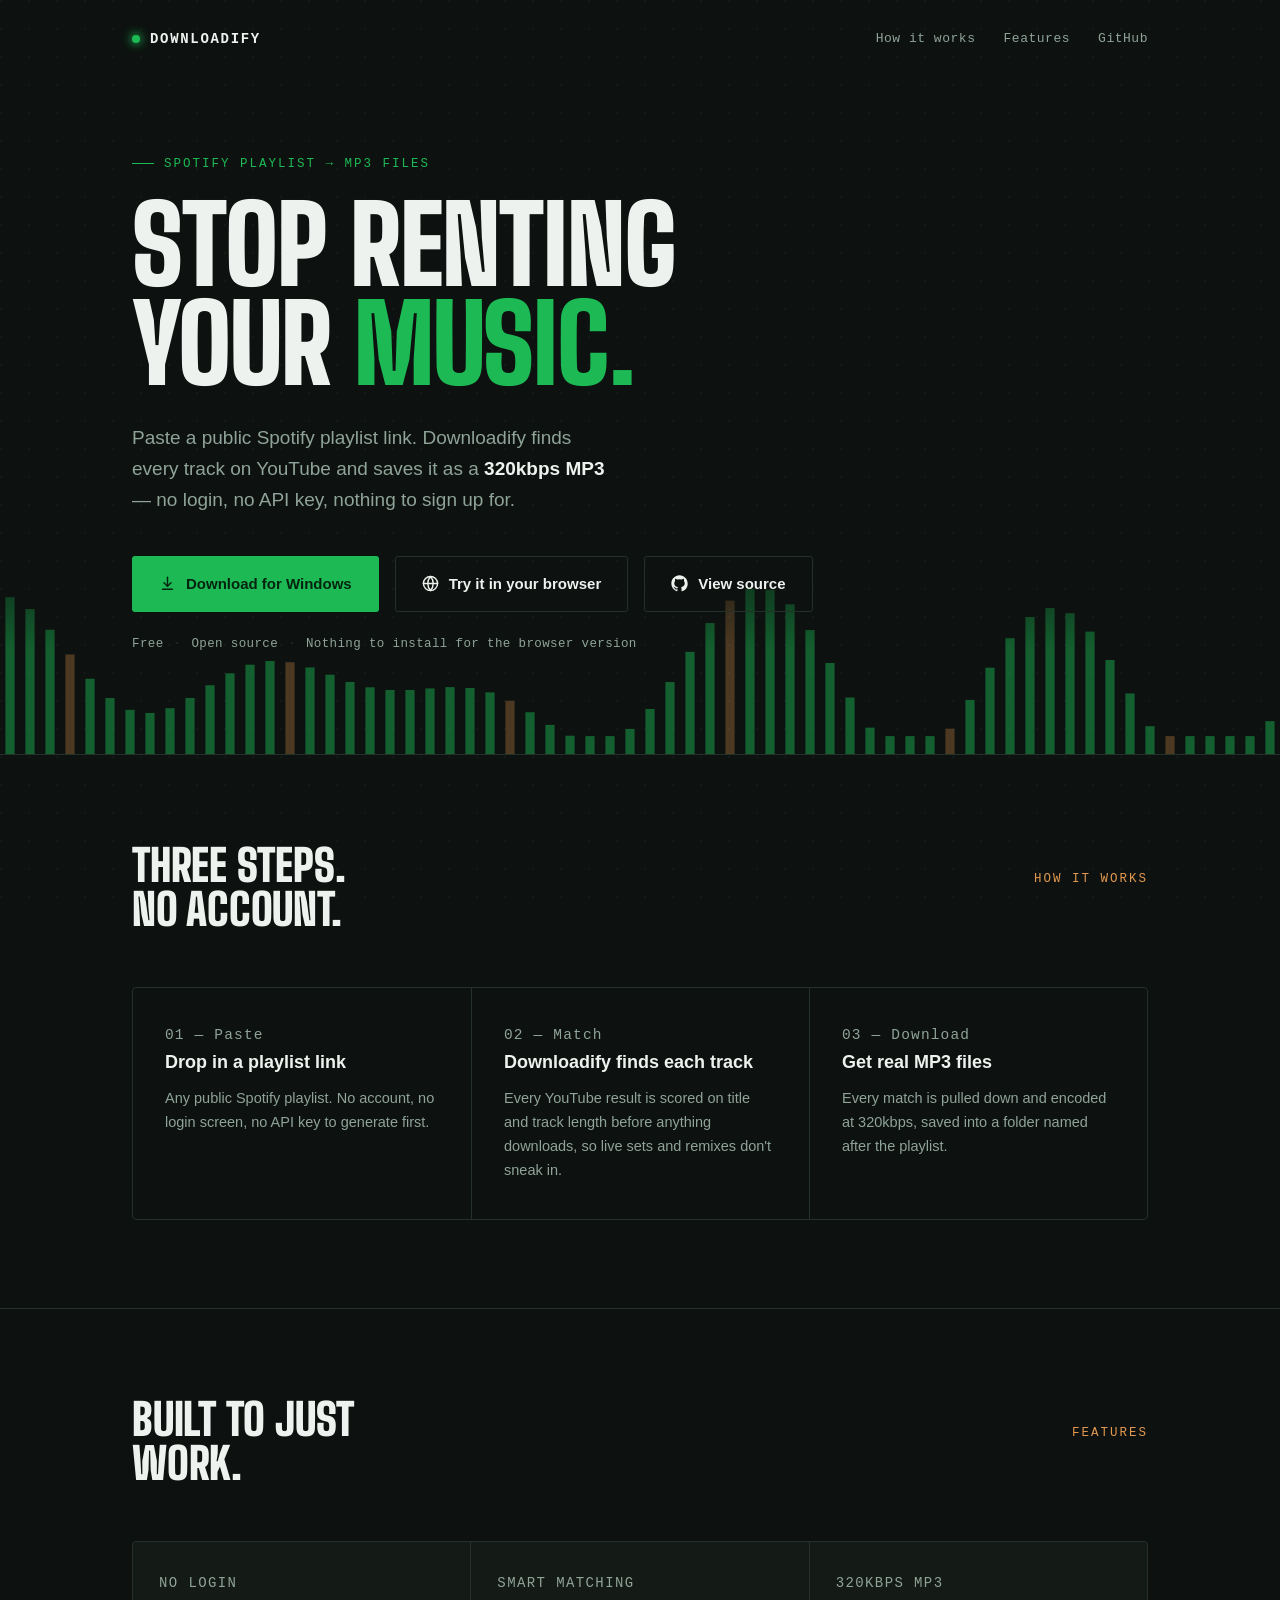
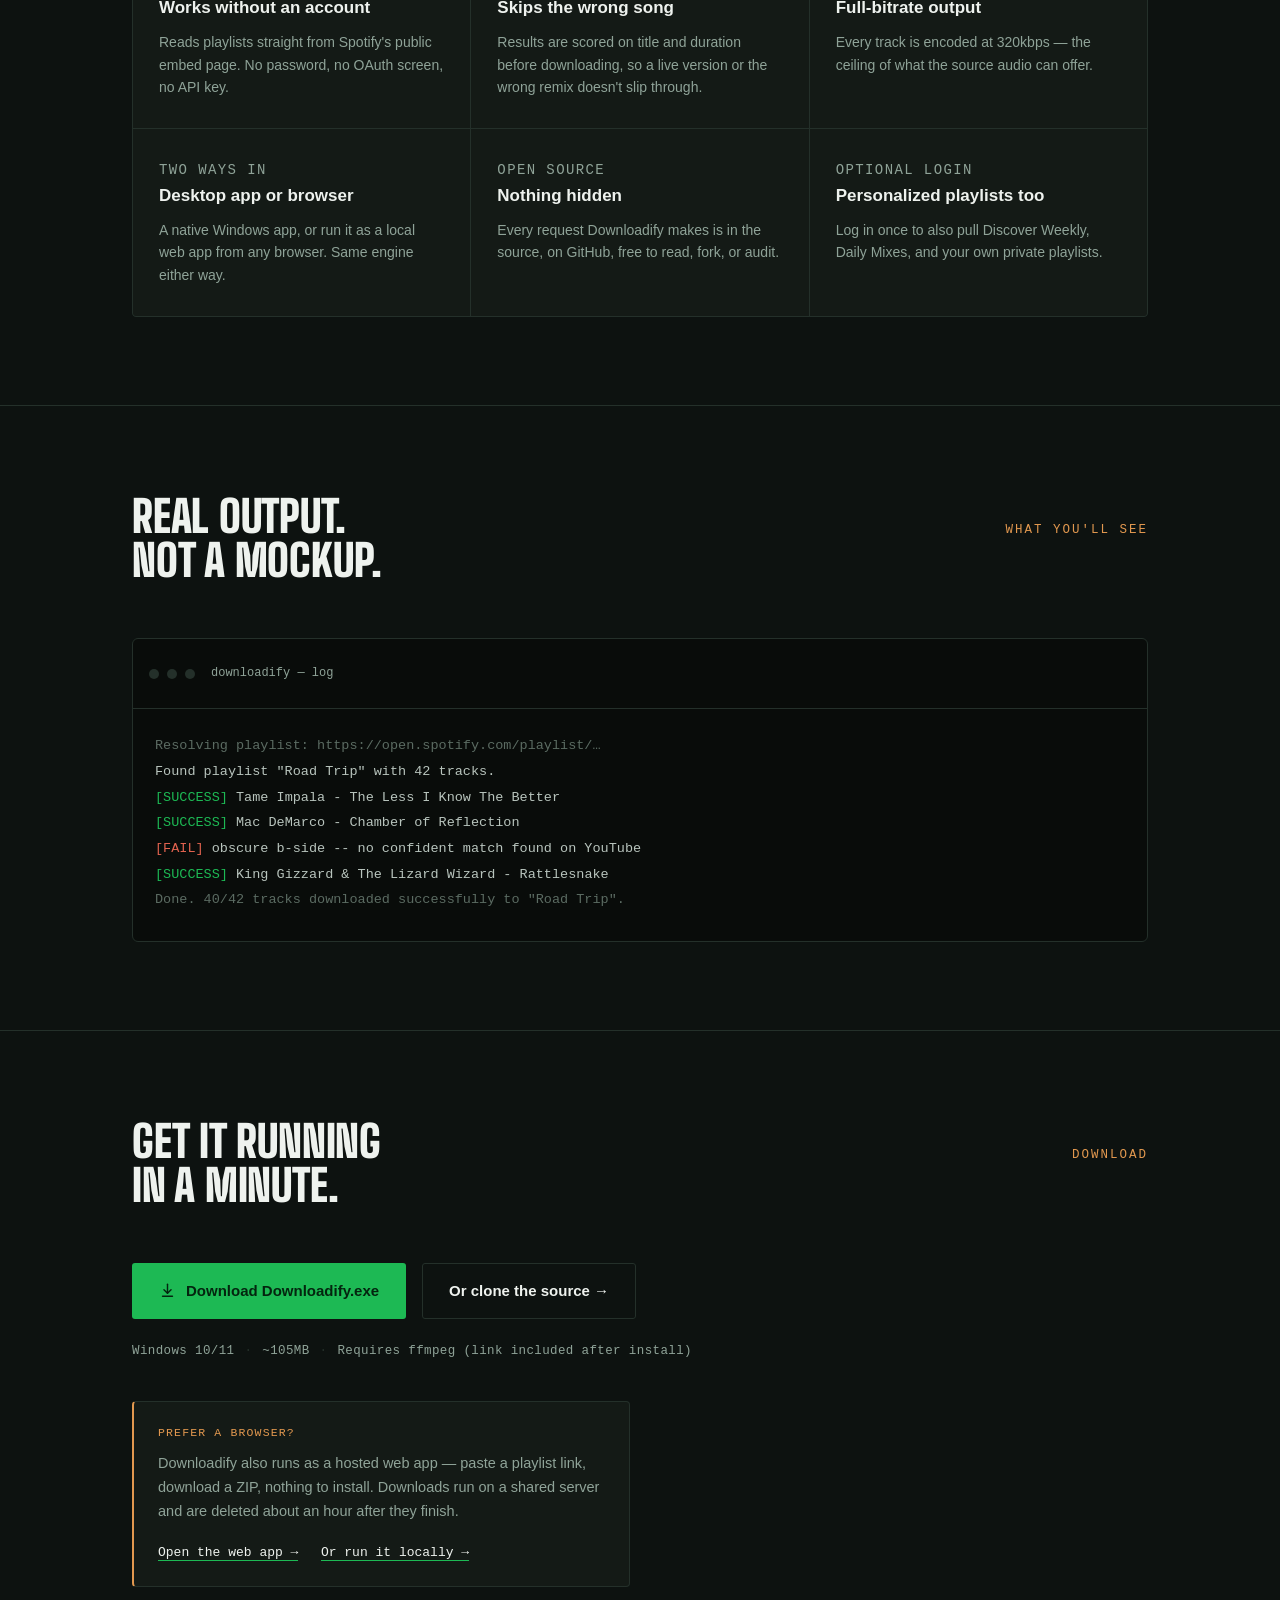
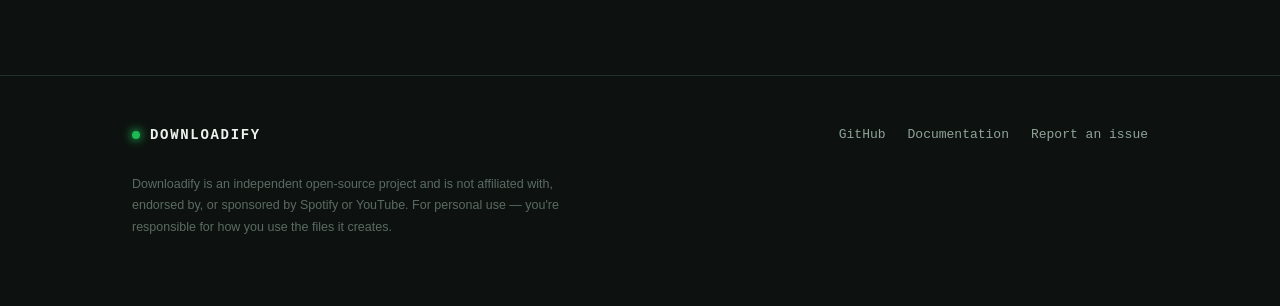
==== downloadify/web/static/index.html @ 58e00553 "Merge marketing homepage and web app into a single site The hosted deployment now serves the marketi" ====
<!DOCTYPE html>
<html lang="en">
<head>
<meta charset="UTF-8" />
<meta name="viewport" content="width=device-width, initial-scale=1.0" />
<title>Downloadify — turn a Spotify playlist into real MP3 files</title>
<meta name="description" content="Paste a public Spotify playlist link. Downloadify finds every track on YouTube and saves it as a 320kbps MP3 — no login, no API key, nothing to sign up for." />
<link rel="icon" href="/favicon.ico" />

<style>
  @font-face {
    font-family: "Big Shoulders Display";
    font-style: normal;
    font-weight: 900;
    font-display: swap;
    src: url([data-uri]) format("woff2");
  }

  :root {
    --ink: #0d1210;
    --surface: #141a16;
    --surface-high: #1c2620;
    --signal: #1db954;
    --signal-dim: #12793a;
    --signal-wash: rgba(29, 185, 84, 0.12);
    --tape: #e2984f;
    --tape-wash: rgba(226, 152, 79, 0.14);
    --paper: #eef2ee;
    --mist: #8fa398;
    --line: #24302a;
    --danger: #e2634f;

    --font-display: "Big Shoulders Display", "Arial Narrow", sans-serif;
    --font-body: "Segoe UI", Roboto, "Helvetica Neue", Arial, sans-serif;
    --font-mono: "Cascadia Code", Consolas, "SF Mono", ui-monospace, Menlo, monospace;
  }

  * {
    box-sizing: border-box;
  }

  html {
    color-scheme: dark;
  }

  body {
    margin: 0;
    background: var(--ink);
    color: var(--paper);
    font-family: var(--font-body);
    font-size: 16px;
    line-height: 1.6;
    -webkit-font-smoothing: antialiased;
  }

  body::before {
    content: "";
    position: fixed;
    inset: 0;
    pointer-events: none;
    z-index: 0;
    background-image: radial-gradient(circle at 1px 1px, rgba(238, 242, 238, 0.035) 1px, transparent 0);
    background-size: 28px 28px;
  }

  a {
    color: inherit;
  }

  img,
  svg {
    display: block;
    max-width: 100%;
  }

  .wrap {
    position: relative;
    z-index: 1;
    max-width: 1080px;
    margin: 0 auto;
    padding: 0 32px;
  }

  @media (max-width: 640px) {
    .wrap {
      padding: 0 20px;
    }
  }

  /* ---------- nav ---------- */

  .nav {
    padding: 28px 0 0;
  }

  .nav .wrap {
    display: flex;
    align-items: center;
    justify-content: space-between;
  }

  .wordmark {
    font-family: var(--font-mono);
    font-size: 14px;
    font-weight: 700;
    letter-spacing: 0.12em;
    text-transform: uppercase;
    text-decoration: none;
    color: var(--paper);
    display: flex;
    align-items: center;
    gap: 10px;
  }

  .wordmark .dot {
    width: 8px;
    height: 8px;
    border-radius: 50%;
    background: var(--signal);
    box-shadow: 0 0 10px 1px var(--signal);
  }

  .nav-links {
    display: flex;
    align-items: center;
    gap: 28px;
    font-family: var(--font-mono);
    font-size: 13px;
    letter-spacing: 0.04em;
  }

  .nav-links a {
    text-decoration: none;
    color: var(--mist);
    transition: color 0.15s ease;
  }

  .nav-links a:hover,
  .nav-links a:focus-visible {
    color: var(--paper);
  }

  /* ---------- hero ---------- */

  .hero {
    position: relative;
    padding: 96px 0 88px;
    overflow: hidden;
  }

  @media (max-width: 640px) {
    .hero {
      padding: 56px 0 64px;
    }
  }

  #eq {
    position: absolute;
    left: 0;
    right: 0;
    bottom: 0;
    width: 100%;
    height: 260px;
    z-index: 0;
    opacity: 0.55;
    mask-image: linear-gradient(to top, black 0%, black 40%, transparent 92%);
    -webkit-mask-image: linear-gradient(to top, black 0%, black 40%, transparent 92%);
  }

  .hero-inner {
    position: relative;
    z-index: 1;
  }

  .eyebrow {
    font-family: var(--font-mono);
    font-size: 12.5px;
    letter-spacing: 0.16em;
    text-transform: uppercase;
    color: var(--signal);
    display: inline-flex;
    align-items: center;
    gap: 10px;
    margin: 0 0 22px;
  }

  .eyebrow::before {
    content: "";
    width: 22px;
    height: 1px;
    background: var(--signal);
  }

  h1 {
    font-family: var(--font-display);
    font-weight: 900;
    text-transform: uppercase;
    letter-spacing: -0.01em;
    line-height: 0.92;
    font-size: clamp(48px, 8.4vw, 108px);
    margin: 0 0 28px;
    text-wrap: balance;
    max-width: 15ch;
  }

  h1 em {
    font-style: normal;
    color: var(--signal);
  }

  .lede {
    font-size: 19px;
    line-height: 1.65;
    color: var(--mist);
    max-width: 46ch;
    margin: 0 0 40px;
  }

  .lede strong {
    color: var(--paper);
    font-weight: 600;
  }

  .cta-row {
    display: flex;
    flex-wrap: wrap;
    align-items: center;
    gap: 16px;
    margin-bottom: 22px;
  }

  .btn {
    display: inline-flex;
    align-items: center;
    gap: 10px;
    font-family: var(--font-body);
    font-weight: 600;
    font-size: 15px;
    padding: 15px 26px;
    border-radius: 3px;
    text-decoration: none;
    border: 1px solid transparent;
    transition: transform 0.12s ease, background-color 0.15s ease, border-color 0.15s ease;
  }

  .btn:active {
    transform: translateY(1px);
  }

  .btn-primary {
    background: var(--signal);
    color: #04240f;
  }

  .btn-primary:hover,
  .btn-primary:focus-visible {
    background: #22d461;
  }

  .btn-ghost {
    background: transparent;
    color: var(--paper);
    border-color: var(--line);
  }

  .btn-ghost:hover,
  .btn-ghost:focus-visible {
    border-color: var(--paper);
  }

  .btn svg {
    width: 17px;
    height: 17px;
    flex-shrink: 0;
  }

  .trust-line {
    font-family: var(--font-mono);
    font-size: 12.5px;
    letter-spacing: 0.03em;
    color: var(--mist);
  }

  .trust-line .sep {
    color: var(--line);
    margin: 0 10px;
  }

  /* ---------- alt path (web app callout) ---------- */

  .alt-path {
    margin-top: 40px;
    padding: 22px 24px;
    background: var(--surface);
    border: 1px solid var(--line);
    border-left: 2px solid var(--tape);
    border-radius: 4px;
    max-width: 56ch;
  }

  .alt-path-kicker {
    font-family: var(--font-mono);
    font-size: 11.5px;
    letter-spacing: 0.1em;
    text-transform: uppercase;
    color: var(--tape);
    margin: 0 0 10px;
  }

  .alt-path-body {
    font-size: 14.5px;
    color: var(--mist);
    line-height: 1.65;
    margin: 0 0 14px;
  }

  .alt-path-body code {
    font-family: var(--font-mono);
    font-size: 13px;
    background: var(--ink);
    border: 1px solid var(--line);
    border-radius: 3px;
    padding: 2px 6px;
    color: var(--paper);
  }

  .alt-path-link {
    font-family: var(--font-mono);
    font-size: 13px;
    color: var(--paper);
    text-decoration: none;
    border-bottom: 1px solid var(--signal);
  }

  .alt-path-link:hover,
  .alt-path-link:focus-visible {
    color: var(--signal);
  }

  /* ---------- section shell ---------- */

  section {
    padding: 88px 0;
    border-top: 1px solid var(--line);
    position: relative;
    z-index: 1;
  }

  @media (max-width: 640px) {
    section {
      padding: 60px 0;
    }
  }

  .section-head {
    display: flex;
    align-items: baseline;
    justify-content: space-between;
    gap: 24px;
    margin-bottom: 56px;
  }

  @media (max-width: 640px) {
    .section-head {
      flex-direction: column;
      gap: 10px;
      margin-bottom: 40px;
    }
  }

  .section-kicker {
    font-family: var(--font-mono);
    font-size: 12.5px;
    letter-spacing: 0.16em;
    text-transform: uppercase;
    color: var(--tape);
    white-space: nowrap;
  }

  h2 {
    font-family: var(--font-display);
    font-weight: 900;
    text-transform: uppercase;
    letter-spacing: -0.005em;
    font-size: clamp(30px, 4vw, 44px);
    line-height: 1;
    margin: 0;
    text-wrap: balance;
  }

  /* ---------- how it works ---------- */

  .steps {
    display: grid;
    grid-template-columns: repeat(3, 1fr);
    gap: 0;
    border: 1px solid var(--line);
    border-radius: 4px;
    overflow: hidden;
  }

  @media (max-width: 780px) {
    .steps {
      grid-template-columns: 1fr;
    }
  }

  .step {
    padding: 36px 32px;
    border-left: 1px solid var(--line);
    position: relative;
  }

  .step:first-child {
    border-left: none;
  }

  @media (max-width: 780px) {
    .step {
      border-left: none;
      border-top: 1px solid var(--line);
    }
    .step:first-child {
      border-top: none;
    }
  }

  .step-index {
    font-family: var(--font-mono);
    font-size: 13px;
    color: var(--signal);
    letter-spacing: 0.08em;
    margin-bottom: 18px;
  }

  .step h3 {
    font-family: var(--font-body);
    font-size: 18px;
    font-weight: 700;
    margin: 0 0 10px;
  }

  .step p {
    color: var(--mist);
    font-size: 14.5px;
    line-height: 1.65;
    margin: 0;
  }

  /* ---------- features ---------- */

  .features {
    display: grid;
    grid-template-columns: repeat(3, 1fr);
    gap: 1px;
    background: var(--line);
    border: 1px solid var(--line);
    border-radius: 4px;
    overflow: hidden;
  }

  @media (max-width: 780px) {
    .features {
      grid-template-columns: repeat(2, 1fr);
    }
  }

  @media (max-width: 520px) {
    .features {
      grid-template-columns: 1fr;
    }
  }

  .feature {
    background: var(--surface);
    padding: 30px 26px;
  }

  .feature-kicker {
    font-family: var(--font-mono);
    font-size: 11px;
    letter-spacing: 0.1em;
    text-transform: uppercase;
    color: var(--mist);
    margin: 0 0 14px;
  }

  .feature h3 {
    font-size: 17px;
    font-weight: 700;
    margin: 0 0 10px;
  }

  .feature p {
    font-size: 14px;
    color: var(--mist);
    line-height: 1.6;
    margin: 0;
  }

  /* ---------- terminal ---------- */

  .terminal {
    background: #090c0a;
    border: 1px solid var(--line);
    border-radius: 6px;
    overflow: hidden;
  }

  .terminal-bar {
    display: flex;
    align-items: center;
    gap: 8px;
    padding: 13px 16px;
    border-bottom: 1px solid var(--line);
  }

  .terminal-bar span {
    width: 10px;
    height: 10px;
    border-radius: 50%;
    background: var(--line);
  }

  .terminal-bar .label {
    width: auto;
    height: auto;
    border-radius: 0;
    background: none;
    margin-left: 8px;
    font-family: var(--font-mono);
    font-size: 12px;
    color: var(--mist);
  }

  .terminal pre {
    margin: 0;
    padding: 24px 22px 28px;
    font-family: var(--font-mono);
    font-size: 13.5px;
    line-height: 1.9;
    overflow-x: auto;
    color: #b8c4bd;
  }

  .terminal .ok {
    color: var(--signal);
  }

  .terminal .fail {
    color: var(--danger);
  }

  .terminal .dim {
    color: #5b6b62;
  }

  /* ---------- footer ---------- */

  footer {
    border-top: 1px solid var(--line);
    padding: 48px 0 56px;
    position: relative;
    z-index: 1;
  }

  .footer-row {
    display: flex;
    align-items: center;
    justify-content: space-between;
    flex-wrap: wrap;
    gap: 20px;
    margin-bottom: 28px;
  }

  .footer-links {
    display: flex;
    gap: 22px;
    font-family: var(--font-mono);
    font-size: 13px;
  }

  .footer-links a {
    text-decoration: none;
    color: var(--mist);
  }

  .footer-links a:hover,
  .footer-links a:focus-visible {
    color: var(--paper);
  }

  .fine-print {
    font-size: 12.5px;
    color: #5b6b62;
    line-height: 1.7;
    max-width: 62ch;
  }

  :focus-visible {
    outline: 2px solid var(--signal);
    outline-offset: 2px;
  }
</style>
</head>
<body>

<div class="nav">
  <div class="wrap">
    <a class="wordmark" href="#top"><span class="dot"></span>Downloadify</a>
    <div class="nav-links">
      <a href="#how">How it works</a>
      <a href="#features">Features</a>
      <a href="https://github.com/LStanbrook/downloadify" target="_blank" rel="noopener">GitHub</a>
    </div>
  </div>
</div>

<header class="hero" id="top">
  <canvas id="eq" aria-hidden="true"></canvas>
  <div class="wrap hero-inner">
    <p class="eyebrow">Spotify playlist → mp3 files</p>
    <h1>Stop renting<br />your <em>music.</em></h1>
    <p class="lede">
      Paste a public Spotify playlist link. Downloadify finds every track on
      YouTube and saves it as a <strong>320kbps MP3</strong> — no login, no
      API key, nothing to sign up for.
    </p>
    <div class="cta-row">
      <a class="btn btn-primary" href="#download" id="download-cta">
        <svg viewBox="0 0 24 24" fill="none" stroke="currentColor" stroke-width="2" stroke-linecap="round" stroke-linejoin="round"><path d="M12 3v13" /><path d="m7 11 5 5 5-5" /><path d="M5 20h14" /></svg>
        Download for Windows
      </a>
      <a class="btn btn-ghost" href="/app" id="try-web-cta">
        <svg viewBox="0 0 24 24" fill="none" stroke="currentColor" stroke-width="2" stroke-linecap="round" stroke-linejoin="round"><circle cx="12" cy="12" r="10" /><path d="M2 12h20" /><path d="M12 2a15 15 0 0 1 0 20 15 15 0 0 1 0-20Z" /></svg>
        Try it in your browser
      </a>
      <a class="btn btn-ghost" href="https://github.com/LStanbrook/downloadify" target="_blank" rel="noopener">
        <svg viewBox="0 0 24 24" fill="currentColor"><path d="M12 .5C5.65.5.5 5.65.5 12c0 5.08 3.29 9.39 7.86 10.91.57.1.78-.25.78-.55 0-.27-.01-1.16-.02-2.11-3.2.7-3.88-1.36-3.88-1.36-.52-1.34-1.28-1.69-1.28-1.69-1.04-.72.08-.7.08-.7 1.15.08 1.76 1.19 1.76 1.19 1.03 1.75 2.69 1.25 3.34.96.1-.74.4-1.25.73-1.54-2.55-.29-5.24-1.28-5.24-5.68 0-1.26.45-2.28 1.19-3.09-.12-.29-.51-1.47.11-3.06 0 0 .97-.31 3.18 1.18a11 11 0 0 1 5.79 0c2.21-1.49 3.18-1.18 3.18-1.18.63 1.59.24 2.77.11 3.06.74.81 1.19 1.83 1.19 3.09 0 4.41-2.7 5.38-5.27 5.67.42.36.78 1.08.78 2.17 0 1.57-.01 2.83-.01 3.22 0 .31.2.66.79.55A10.52 10.52 0 0 0 23.5 12c0-6.35-5.15-11.5-11.5-11.5Z" /></svg>
        View source
      </a>
    </div>
    <p class="trust-line">Free<span class="sep">·</span>Open source<span class="sep">·</span>Nothing to install for the browser version</p>
  </div>
</header>

<section id="how">
  <div class="wrap">
    <div class="section-head">
      <h2>Three steps.<br />No account.</h2>
      <p class="section-kicker">How it works</p>
    </div>
    <div class="steps">
      <div class="step">
        <p class="step-index">01 — Paste</p>
        <h3>Drop in a playlist link</h3>
        <p>Any public Spotify playlist. No account, no login screen, no API key to generate first.</p>
      </div>
      <div class="step">
        <p class="step-index">02 — Match</p>
        <h3>Downloadify finds each track</h3>
        <p>Every YouTube result is scored on title and track length before anything downloads, so live sets and remixes don't sneak in.</p>
      </div>
      <div class="step">
        <p class="step-index">03 — Download</p>
        <h3>Get real MP3 files</h3>
        <p>Every match is pulled down and encoded at 320kbps, saved into a folder named after the playlist.</p>
      </div>
    </div>
  </div>
</section>

<section id="features">
  <div class="wrap">
    <div class="section-head">
      <h2>Built to just<br />work.</h2>
      <p class="section-kicker">Features</p>
    </div>
    <div class="features">
      <div class="feature">
        <p class="feature-kicker">No login</p>
        <h3>Works without an account</h3>
        <p>Reads playlists straight from Spotify's public embed page. No password, no OAuth screen, no API key.</p>
      </div>
      <div class="feature">
        <p class="feature-kicker">Smart matching</p>
        <h3>Skips the wrong song</h3>
        <p>Results are scored on title and duration before downloading, so a live version or the wrong remix doesn't slip through.</p>
      </div>
      <div class="feature">
        <p class="feature-kicker">320kbps mp3</p>
        <h3>Full-bitrate output</h3>
        <p>Every track is encoded at 320kbps — the ceiling of what the source audio can offer.</p>
      </div>
      <div class="feature">
        <p class="feature-kicker">Two ways in</p>
        <h3>Desktop app or browser</h3>
        <p>A native Windows app, or run it as a local web app from any browser. Same engine either way.</p>
      </div>
      <div class="feature">
        <p class="feature-kicker">Open source</p>
        <h3>Nothing hidden</h3>
        <p>Every request Downloadify makes is in the source, on GitHub, free to read, fork, or audit.</p>
      </div>
      <div class="feature">
        <p class="feature-kicker">Optional login</p>
        <h3>Personalized playlists too</h3>
        <p>Log in once to also pull Discover Weekly, Daily Mixes, and your own private playlists.</p>
      </div>
    </div>
  </div>
</section>

<section id="output">
  <div class="wrap">
    <div class="section-head">
      <h2>Real output.<br />Not a mockup.</h2>
      <p class="section-kicker">What you'll see</p>
    </div>
    <div class="terminal">
      <div class="terminal-bar">
        <span></span><span></span><span></span>
        <p class="label">downloadify — log</p>
      </div>
      <pre><span class="dim">Resolving playlist: https://open.spotify.com/playlist/…</span>
Found playlist "Road Trip" with 42 tracks.
<span class="ok">[SUCCESS]</span> Tame Impala - The Less I Know The Better
<span class="ok">[SUCCESS]</span> Mac DeMarco - Chamber of Reflection
<span class="fail">[FAIL]</span> obscure b-side -- no confident match found on YouTube
<span class="ok">[SUCCESS]</span> King Gizzard &amp; The Lizard Wizard - Rattlesnake
<span class="dim">Done. 40/42 tracks downloaded successfully to "Road Trip".</span></pre>
    </div>
  </div>
</section>

<section id="download">
  <div class="wrap">
    <div class="section-head">
      <h2>Get it running<br />in a minute.</h2>
      <p class="section-kicker">Download</p>
    </div>
    <div class="cta-row">
      <a class="btn btn-primary" href="https://github.com/LStanbrook/downloadify/releases/latest/download/Downloadify.exe" id="download-cta-2">
        <svg viewBox="0 0 24 24" fill="none" stroke="currentColor" stroke-width="2" stroke-linecap="round" stroke-linejoin="round"><path d="M12 3v13" /><path d="m7 11 5 5 5-5" /><path d="M5 20h14" /></svg>
        Download Downloadify.exe
      </a>
      <a class="btn btn-ghost" href="https://github.com/LStanbrook/downloadify" target="_blank" rel="noopener">Or clone the source →</a>
    </div>
    <p class="trust-line" style="margin-top: 22px;">Windows 10/11<span class="sep">·</span>~105MB<span class="sep">·</span>Requires ffmpeg (link included after install)</p>

    <div class="alt-path">
      <p class="alt-path-kicker">Prefer a browser?</p>
      <p class="alt-path-body">
        Downloadify also runs as a hosted web app — paste a playlist link,
        download a ZIP, nothing to install. Downloads run on a shared
        server and are deleted about an hour after they finish.
      </p>
      <a class="alt-path-link" href="/app" style="margin-right: 18px;">Open the web app →</a>
      <a class="alt-path-link" href="https://github.com/LStanbrook/downloadify#web-app" target="_blank" rel="noopener">Or run it locally →</a>
    </div>
  </div>
</section>

<footer>
  <div class="wrap">
    <div class="footer-row">
      <a class="wordmark" href="#top"><span class="dot"></span>Downloadify</a>
      <div class="footer-links">
        <a href="https://github.com/LStanbrook/downloadify" target="_blank" rel="noopener">GitHub</a>
        <a href="https://github.com/LStanbrook/downloadify#readme" target="_blank" rel="noopener">Documentation</a>
        <a href="https://github.com/LStanbrook/downloadify/issues" target="_blank" rel="noopener">Report an issue</a>
      </div>
    </div>
    <p class="fine-print">
      Downloadify is an independent open-source project and is not affiliated with, endorsed by, or sponsored by Spotify or YouTube. For personal use — you're responsible for how you use the files it creates.
    </p>
  </div>
</footer>

<script>
  (function () {
    var canvas = document.getElementById("eq");
    if (!canvas) return;
    var ctx = canvas.getContext("2d");
    var reduceMotion = window.matchMedia("(prefers-reduced-motion: reduce)").matches;
    var dpr = Math.min(window.devicePixelRatio || 1, 2);
    var barCount = 64;
    var t = 0;

    function resize() {
      var rect = canvas.getBoundingClientRect();
      canvas.width = rect.width * dpr;
      canvas.height = rect.height * dpr;
    }

    function draw() {
      var w = canvas.width;
      var h = canvas.height;
      ctx.clearRect(0, 0, w, h);
      var gap = w / barCount;
      var barW = gap * 0.46;

      for (var i = 0; i < barCount; i++) {
        var phase = i * 0.36;
        var base =
          0.32 +
          0.22 * Math.sin(t * 0.9 + phase) +
          0.18 * Math.sin(t * 1.7 + phase * 1.3) +
          0.1 * Math.sin(t * 0.4 + phase * 0.5);
        base = Math.max(0.08, Math.min(1, base));
        var barH = base * h * 0.86;
        var isTape = i % 11 === 3;
        ctx.fillStyle = isTape ? "#e2984f" : "#1db954";
        ctx.globalAlpha = isTape ? 0.55 : 0.85;
        var x = i * gap + (gap - barW) / 2;
        ctx.fillRect(x, h - barH, barW, barH);
      }
    }

    function frame() {
      t += 0.016;
      draw();
      if (!reduceMotion) requestAnimationFrame(frame);
    }

    window.addEventListener("resize", function () {
      resize();
      draw();
    });

    resize();
    if (reduceMotion) {
      draw();
    } else {
      requestAnimationFrame(frame);
    }
  })();
</script>
</body>
</html>
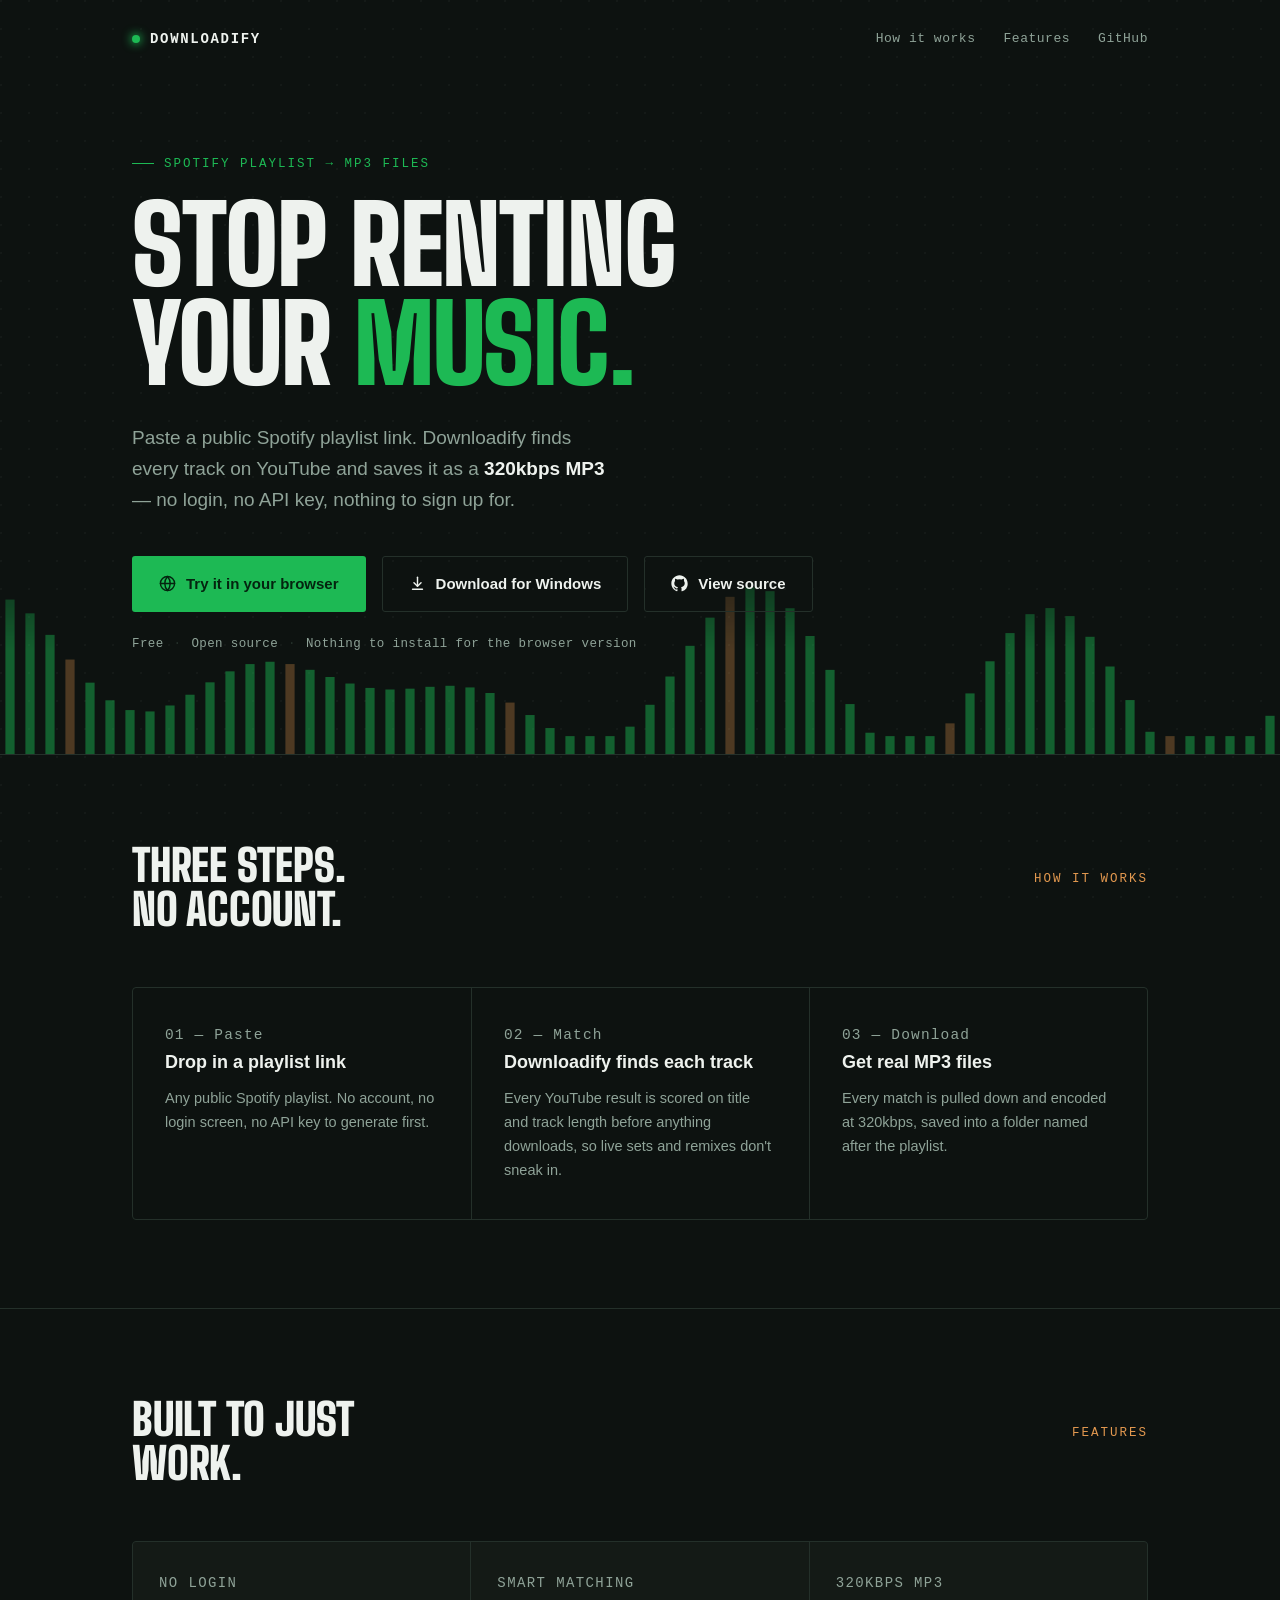
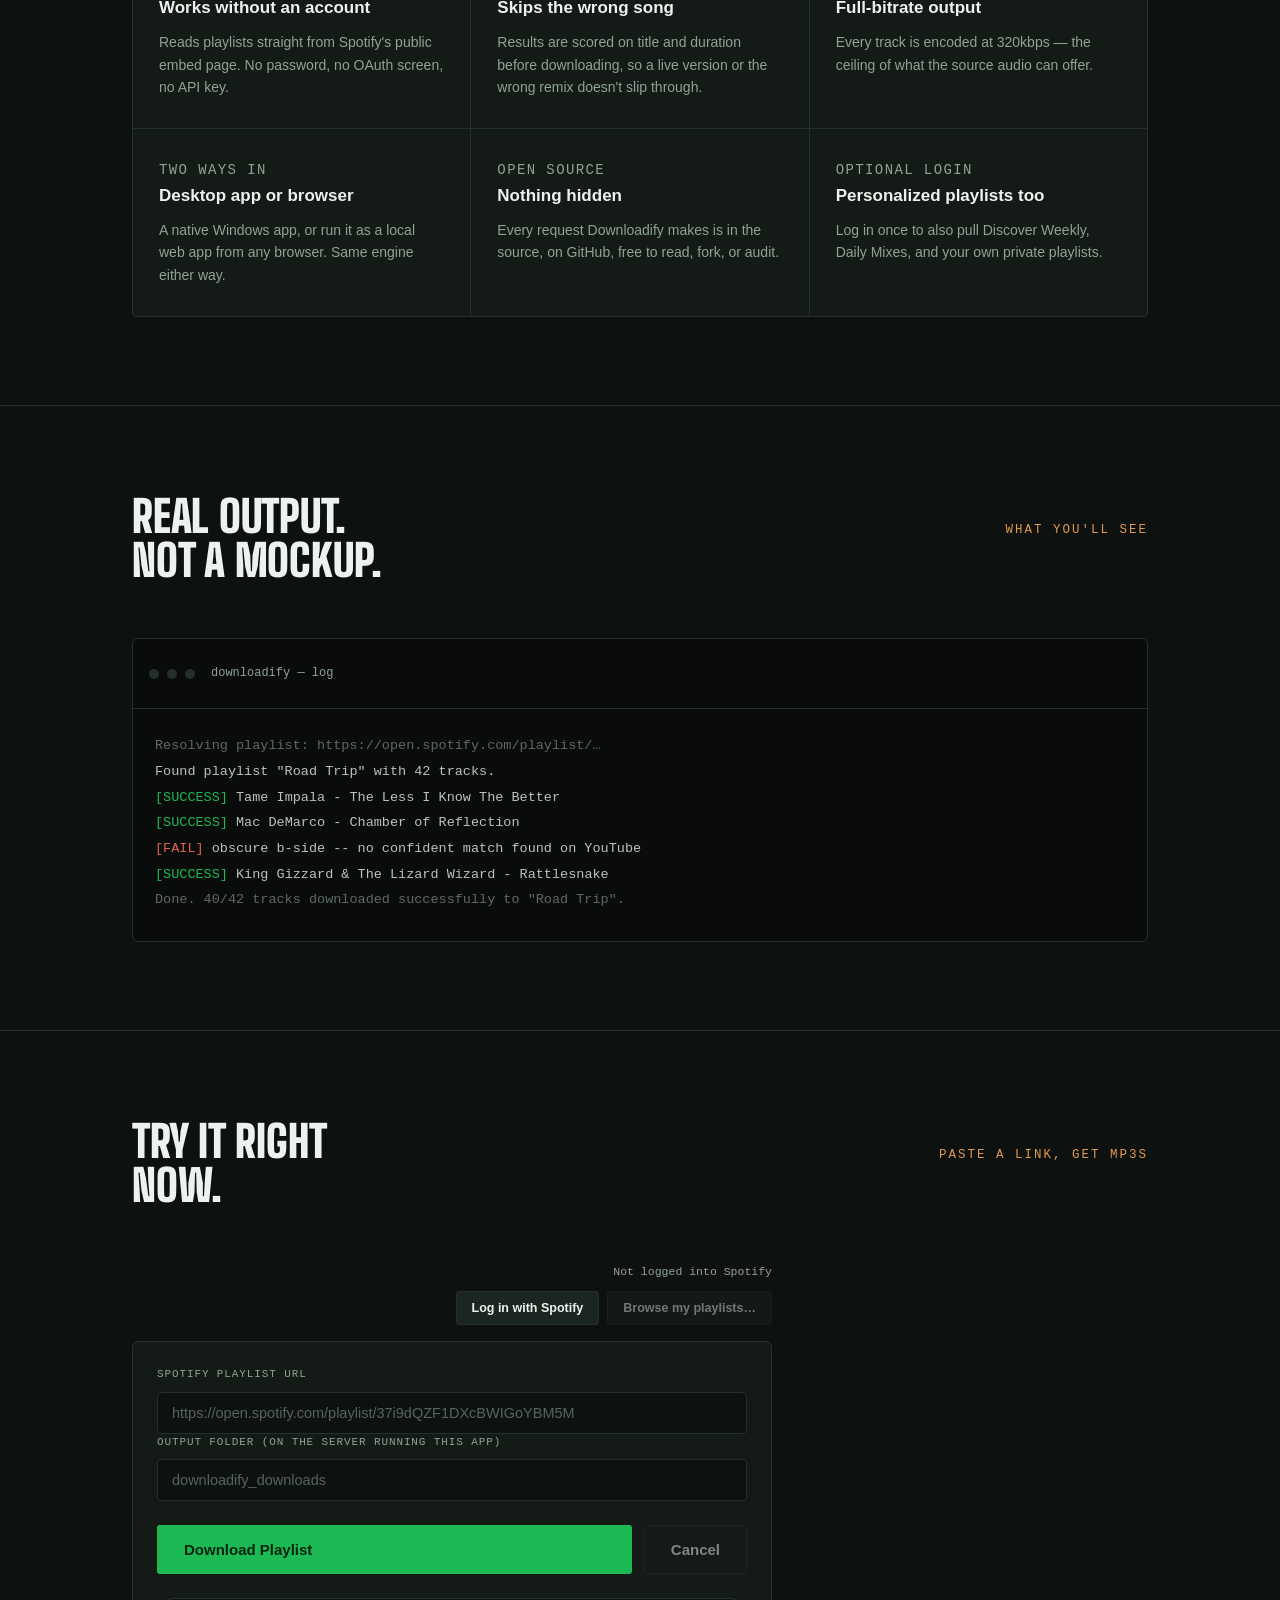
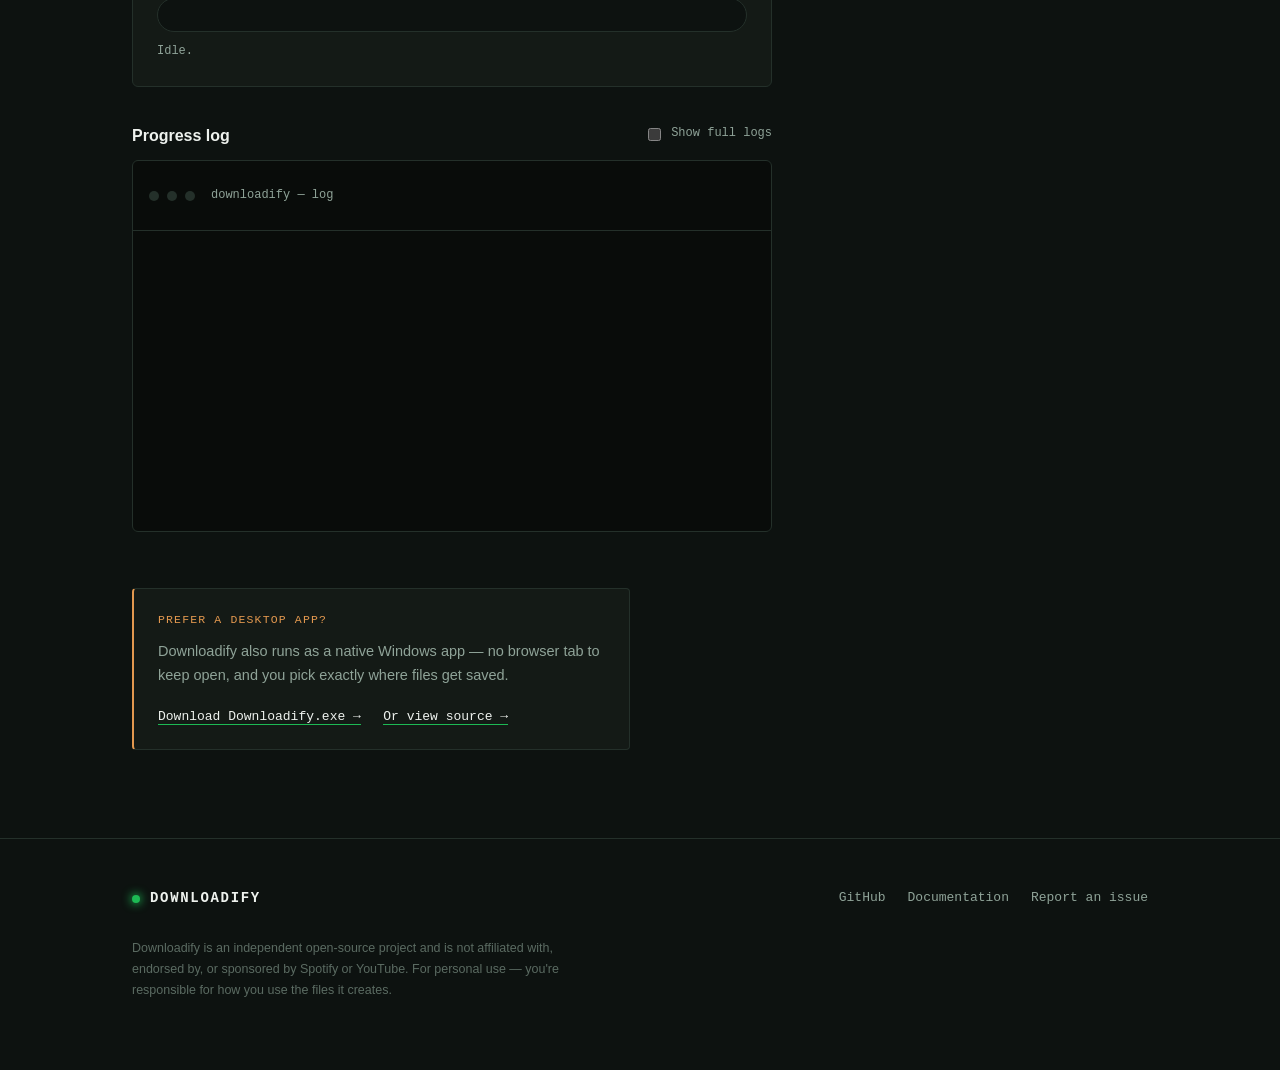
==== commit d569a3be: "Embed the download tool directly on the homepage Replaces the separate /app page with the actual pla" ====
--- a/downloadify/web/static/index.html
+++ b/downloadify/web/static/index.html
@@ -601,6 +601,284 @@
     outline: 2px solid var(--signal);
     outline-offset: 2px;
   }
+
+  /* ---------- embedded tool ---------- */
+
+  .tool {
+    max-width: 640px;
+  }
+
+  .tool-login {
+    display: flex;
+    justify-content: flex-end;
+    margin-bottom: 16px;
+  }
+
+  .spotify-login {
+    text-align: right;
+  }
+
+  #spotify-login-status {
+    color: var(--mist);
+    font-family: var(--font-mono);
+    font-size: 11.5px;
+    margin: 0 0 10px;
+  }
+
+  .spotify-login-actions {
+    display: flex;
+    gap: 8px;
+    justify-content: flex-end;
+  }
+
+  .secondary-btn {
+    background: var(--surface-high);
+    color: var(--paper);
+    border: 1px solid var(--line);
+    padding: 9px 15px;
+    border-radius: 3px;
+    font-family: var(--font-body);
+    font-size: 12.5px;
+    font-weight: 600;
+    cursor: pointer;
+    white-space: nowrap;
+  }
+
+  .secondary-btn:hover:not(:disabled) {
+    border-color: var(--mist);
+  }
+
+  .secondary-btn:disabled {
+    opacity: 0.45;
+    cursor: not-allowed;
+  }
+
+  .card {
+    background: var(--surface);
+    border: 1px solid var(--line);
+    border-radius: 6px;
+    padding: 24px;
+    margin-bottom: 36px;
+  }
+
+  .card label {
+    display: block;
+    font-family: var(--font-mono);
+    font-size: 11px;
+    letter-spacing: 0.08em;
+    text-transform: uppercase;
+    color: var(--mist);
+    margin-bottom: 8px;
+    margin-top: 20px;
+  }
+
+  .card label:first-of-type {
+    margin-top: 0;
+  }
+
+  .card input[type="text"] {
+    width: 100%;
+    padding: 12px 14px;
+    border-radius: 4px;
+    border: 1px solid var(--line);
+    background: var(--ink);
+    color: var(--paper);
+    font-family: var(--font-body);
+    font-size: 14.5px;
+  }
+
+  .card input[type="text"]::placeholder {
+    color: #55655d;
+  }
+
+  .card input[type="text"]:focus {
+    outline: none;
+    border-color: var(--signal);
+  }
+
+  .tool .actions {
+    display: flex;
+    gap: 12px;
+    margin-top: 24px;
+  }
+
+  .tool .btn:disabled {
+    opacity: 0.5;
+    cursor: not-allowed;
+  }
+
+  .tool .actions .btn-primary {
+    flex: 1;
+  }
+
+  .progress-section {
+    margin-top: 24px;
+  }
+
+  .progress-bar {
+    width: 100%;
+    height: 34px;
+    background: var(--ink);
+    border: 1px solid var(--line);
+    border-radius: 999px;
+    overflow: hidden;
+  }
+
+  .progress-fill {
+    height: 100%;
+    width: 0%;
+    background: var(--signal);
+    transition: width 0.3s ease;
+  }
+
+  #status-text {
+    color: var(--mist);
+    font-family: var(--font-mono);
+    font-size: 12px;
+    margin: 10px 0 0;
+  }
+
+  #status-text.status-success {
+    color: var(--signal);
+    font-weight: 600;
+  }
+
+  #status-text.status-warning {
+    color: #e0a030;
+    font-weight: 600;
+  }
+
+  #status-text.status-error {
+    color: var(--danger);
+    font-weight: 600;
+  }
+
+  .download-zip-link {
+    display: none;
+    margin-top: 14px;
+  }
+
+  .log-section {
+    margin-bottom: 8px;
+  }
+
+  .log-header {
+    display: flex;
+    align-items: baseline;
+    justify-content: space-between;
+    margin-bottom: 12px;
+  }
+
+  .log-heading {
+    font-family: var(--font-body);
+    font-size: 16px;
+    font-weight: 700;
+    margin: 0;
+    color: var(--paper);
+  }
+
+  .checkbox-label {
+    display: flex;
+    align-items: center;
+    gap: 7px;
+    font-family: var(--font-mono);
+    font-size: 12px;
+    color: var(--mist);
+    cursor: pointer;
+    user-select: none;
+  }
+
+  .checkbox-label input {
+    accent-color: var(--signal);
+    cursor: pointer;
+  }
+
+  #log-view {
+    margin: 0;
+    padding: 16px;
+    height: 300px;
+    overflow-y: auto;
+    white-space: pre-wrap;
+    word-break: break-word;
+    font-size: 12.5px;
+    line-height: 1.7;
+  }
+
+  dialog#playlist-picker-dialog {
+    background: var(--surface);
+    color: var(--paper);
+    border: 1px solid var(--line);
+    border-radius: 6px;
+    padding: 22px;
+    width: min(460px, 90vw);
+    font-family: var(--font-body);
+  }
+
+  dialog#playlist-picker-dialog::backdrop {
+    background: rgba(0, 0, 0, 0.65);
+  }
+
+  dialog#playlist-picker-dialog h3 {
+    margin: 0 0 14px;
+    font-family: var(--font-display);
+    font-weight: 900;
+    text-transform: uppercase;
+    font-size: 20px;
+  }
+
+  .playlist-picker-list {
+    max-height: 360px;
+    overflow-y: auto;
+    border: 1px solid var(--line);
+    border-radius: 4px;
+  }
+
+  .playlist-picker-row {
+    display: block;
+    width: 100%;
+    text-align: left;
+    background: none;
+    border: none;
+    border-bottom: 1px solid var(--line);
+    color: var(--paper);
+    padding: 11px 13px;
+    cursor: pointer;
+    font-size: 13.5px;
+    border-radius: 0;
+  }
+
+  .playlist-picker-row:last-child {
+    border-bottom: none;
+  }
+
+  .playlist-picker-row:hover {
+    background: var(--surface-high);
+  }
+
+  .playlist-picker-row .track-count {
+    color: var(--mist);
+    font-size: 12px;
+  }
+
+  .playlist-picker-actions {
+    margin-top: 16px;
+    display: flex;
+    justify-content: flex-end;
+  }
+
+  @media (max-width: 560px) {
+    .tool-login {
+      justify-content: flex-start;
+    }
+
+    .spotify-login {
+      text-align: left;
+    }
+
+    .spotify-login-actions {
+      justify-content: flex-start;
+    }
+  }
 </style>
 </head>
 <body>
@@ -627,13 +905,13 @@
       API key, nothing to sign up for.
     </p>
     <div class="cta-row">
-      <a class="btn btn-primary" href="#download" id="download-cta">
+      <a class="btn btn-primary" href="#download" id="try-web-cta">
+        <svg viewBox="0 0 24 24" fill="none" stroke="currentColor" stroke-width="2" stroke-linecap="round" stroke-linejoin="round"><circle cx="12" cy="12" r="10" /><path d="M2 12h20" /><path d="M12 2a15 15 0 0 1 0 20 15 15 0 0 1 0-20Z" /></svg>
+        Try it in your browser
+      </a>
+      <a class="btn btn-ghost" href="#desktop-download" id="download-cta">
         <svg viewBox="0 0 24 24" fill="none" stroke="currentColor" stroke-width="2" stroke-linecap="round" stroke-linejoin="round"><path d="M12 3v13" /><path d="m7 11 5 5 5-5" /><path d="M5 20h14" /></svg>
         Download for Windows
-      </a>
-      <a class="btn btn-ghost" href="/app" id="try-web-cta">
-        <svg viewBox="0 0 24 24" fill="none" stroke="currentColor" stroke-width="2" stroke-linecap="round" stroke-linejoin="round"><circle cx="12" cy="12" r="10" /><path d="M2 12h20" /><path d="M12 2a15 15 0 0 1 0 20 15 15 0 0 1 0-20Z" /></svg>
-        Try it in your browser
       </a>
       <a class="btn btn-ghost" href="https://github.com/LStanbrook/downloadify" target="_blank" rel="noopener">
         <svg viewBox="0 0 24 24" fill="currentColor"><path d="M12 .5C5.65.5.5 5.65.5 12c0 5.08 3.29 9.39 7.86 10.91.57.1.78-.25.78-.55 0-.27-.01-1.16-.02-2.11-3.2.7-3.88-1.36-3.88-1.36-.52-1.34-1.28-1.69-1.28-1.69-1.04-.72.08-.7.08-.7 1.15.08 1.76 1.19 1.76 1.19 1.03 1.75 2.69 1.25 3.34.96.1-.74.4-1.25.73-1.54-2.55-.29-5.24-1.28-5.24-5.68 0-1.26.45-2.28 1.19-3.09-.12-.29-.51-1.47.11-3.06 0 0 .97-.31 3.18 1.18a11 11 0 0 1 5.79 0c2.21-1.49 3.18-1.18 3.18-1.18.63 1.59.24 2.77.11 3.06.74.81 1.19 1.83 1.19 3.09 0 4.41-2.7 5.38-5.27 5.67.42.36.78 1.08.78 2.17 0 1.57-.01 2.83-.01 3.22 0 .31.2.66.79.55A10.52 10.52 0 0 0 23.5 12c0-6.35-5.15-11.5-11.5-11.5Z" /></svg>
@@ -736,27 +1014,83 @@
 <section id="download">
   <div class="wrap">
     <div class="section-head">
-      <h2>Get it running<br />in a minute.</h2>
-      <p class="section-kicker">Download</p>
+      <h2>Try it right<br />now.</h2>
+      <p class="section-kicker">Paste a link, get MP3s</p>
     </div>
-    <div class="cta-row">
-      <a class="btn btn-primary" href="https://github.com/LStanbrook/downloadify/releases/latest/download/Downloadify.exe" id="download-cta-2">
-        <svg viewBox="0 0 24 24" fill="none" stroke="currentColor" stroke-width="2" stroke-linecap="round" stroke-linejoin="round"><path d="M12 3v13" /><path d="m7 11 5 5 5-5" /><path d="M5 20h14" /></svg>
-        Download Downloadify.exe
-      </a>
-      <a class="btn btn-ghost" href="https://github.com/LStanbrook/downloadify" target="_blank" rel="noopener">Or clone the source →</a>
+
+    <div class="tool">
+      <div class="tool-login" id="spotify-login-section">
+        <div class="spotify-login">
+          <p id="spotify-login-status">Not logged into Spotify</p>
+          <div class="spotify-login-actions">
+            <button id="spotify-login-btn" type="button" class="secondary-btn">Log in with Spotify</button>
+            <button id="browse-playlists-btn" type="button" class="secondary-btn" disabled>Browse my playlists…</button>
+          </div>
+        </div>
+      </div>
+
+      <dialog id="playlist-picker-dialog">
+        <h3>Choose a playlist</h3>
+        <div id="playlist-picker-list" class="playlist-picker-list"></div>
+        <div class="playlist-picker-actions">
+          <button type="button" id="playlist-picker-cancel" class="secondary-btn">Cancel</button>
+        </div>
+      </dialog>
+
+      <form id="download-form" class="card">
+        <label for="playlist-url">Spotify playlist URL</label>
+        <input
+          id="playlist-url"
+          type="text"
+          placeholder="https://open.spotify.com/playlist/37i9dQZF1DXcBWIGoYBM5M"
+          required
+        />
+
+        <div id="output-dir-field">
+          <label for="output-dir">Output folder (on the server running this app)</label>
+          <input id="output-dir" type="text" placeholder="downloadify_downloads" />
+        </div>
+
+        <div class="actions">
+          <button id="download-btn" type="submit" class="btn btn-primary">Download Playlist</button>
+          <button id="cancel-btn" type="button" class="btn btn-ghost" disabled>Cancel</button>
+        </div>
+
+        <div class="progress-section">
+          <div class="progress-bar">
+            <div id="progress-fill" class="progress-fill"></div>
+          </div>
+          <p id="status-text">Idle.</p>
+          <a id="download-zip-link" class="btn btn-primary download-zip-link" download>Download ZIP</a>
+        </div>
+      </form>
+
+      <div class="log-section">
+        <div class="log-header">
+          <p class="log-heading">Progress log</p>
+          <label class="checkbox-label">
+            <input type="checkbox" id="full-logs-checkbox" />
+            Show full logs
+          </label>
+        </div>
+        <div class="terminal">
+          <div class="terminal-bar">
+            <span></span><span></span><span></span>
+            <p class="label">downloadify — log</p>
+          </div>
+          <pre id="log-view"></pre>
+        </div>
+      </div>
     </div>
-    <p class="trust-line" style="margin-top: 22px;">Windows 10/11<span class="sep">·</span>~105MB<span class="sep">·</span>Requires ffmpeg (link included after install)</p>
-
-    <div class="alt-path">
-      <p class="alt-path-kicker">Prefer a browser?</p>
+
+    <div class="alt-path" id="desktop-download" style="margin-top: 56px;">
+      <p class="alt-path-kicker">Prefer a desktop app?</p>
       <p class="alt-path-body">
-        Downloadify also runs as a hosted web app — paste a playlist link,
-        download a ZIP, nothing to install. Downloads run on a shared
-        server and are deleted about an hour after they finish.
+        Downloadify also runs as a native Windows app — no browser tab to
+        keep open, and you pick exactly where files get saved.
       </p>
-      <a class="alt-path-link" href="/app" style="margin-right: 18px;">Open the web app →</a>
-      <a class="alt-path-link" href="https://github.com/LStanbrook/downloadify#web-app" target="_blank" rel="noopener">Or run it locally →</a>
+      <a class="alt-path-link" href="https://github.com/LStanbrook/downloadify/releases/latest/download/Downloadify.exe" style="margin-right: 18px;">Download Downloadify.exe →</a>
+      <a class="alt-path-link" href="https://github.com/LStanbrook/downloadify" target="_blank" rel="noopener">Or view source →</a>
     </div>
   </div>
 </section>
@@ -836,5 +1170,6 @@
     }
   })();
 </script>
+<script src="app.js"></script>
 </body>
 </html>
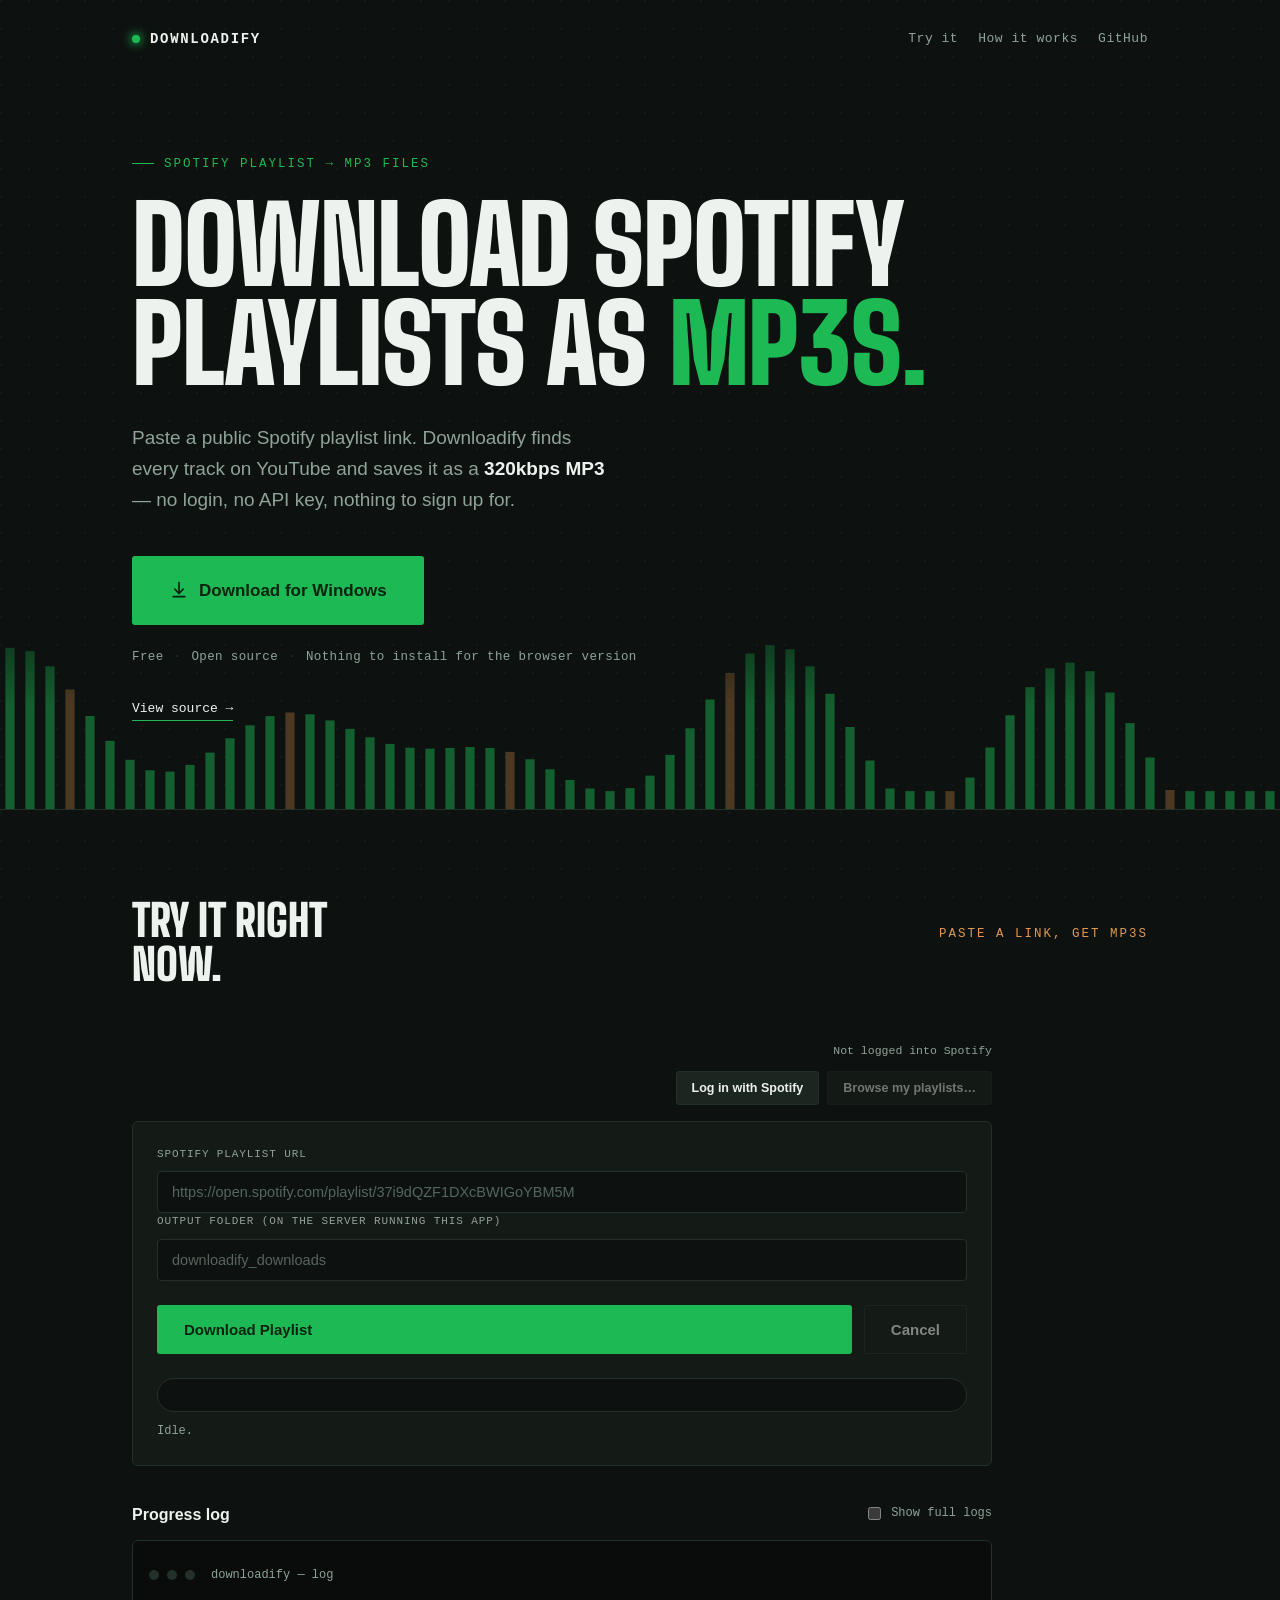
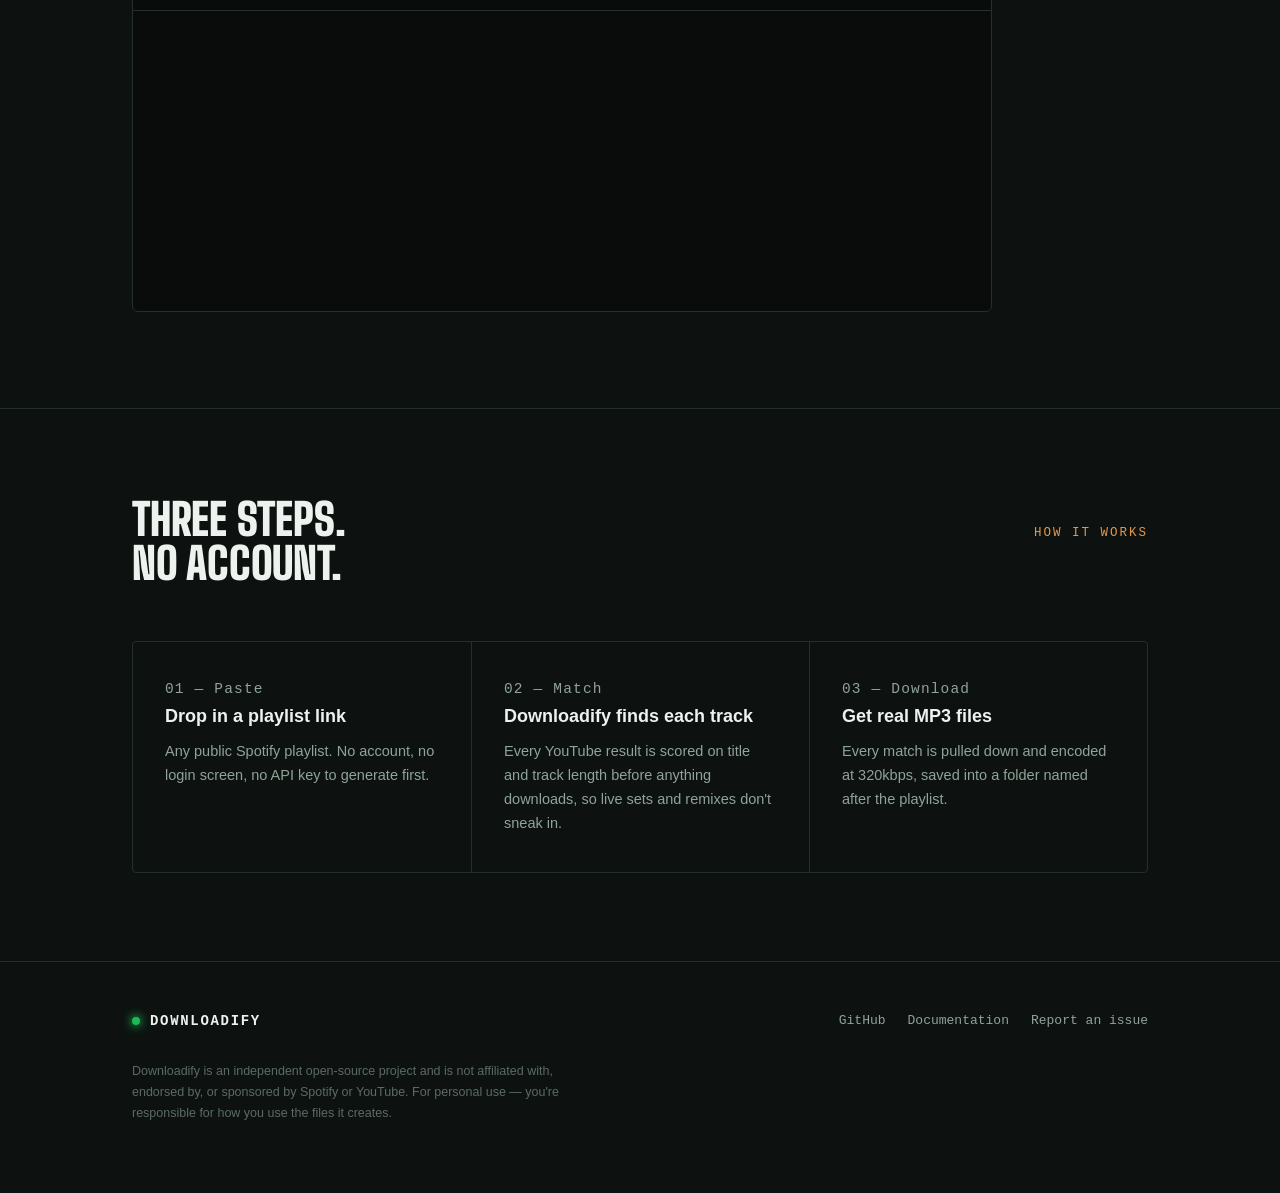
==== commit 6f05e92b: "Restyle the homepage hero/demo section and match the desktop app's look to the website Simplifies th" ====
--- a/downloadify/web/static/index.html
+++ b/downloadify/web/static/index.html
@@ -51,6 +51,7 @@
     font-size: 16px;
     line-height: 1.6;
     -webkit-font-smoothing: antialiased;
+    overflow-x: hidden;
   }
 
   body::before {
@@ -96,6 +97,8 @@
   .nav .wrap {
     display: flex;
     align-items: center;
+    flex-wrap: wrap;
+    row-gap: 12px;
     justify-content: space-between;
   }
 
@@ -123,10 +126,20 @@
   .nav-links {
     display: flex;
     align-items: center;
-    gap: 28px;
+    flex-wrap: wrap;
+    justify-content: flex-end;
+    row-gap: 8px;
+    column-gap: 20px;
     font-family: var(--font-mono);
     font-size: 13px;
     letter-spacing: 0.04em;
+  }
+
+  @media (max-width: 420px) {
+    .nav-links {
+      column-gap: 14px;
+      font-size: 12px;
+    }
   }
 
   .nav-links a {
@@ -274,6 +287,16 @@
     flex-shrink: 0;
   }
 
+  .btn-large {
+    font-size: 17px;
+    padding: 20px 36px;
+  }
+
+  .btn-large svg {
+    width: 20px;
+    height: 20px;
+  }
+
   .trust-line {
     font-family: var(--font-mono);
     font-size: 12.5px;
@@ -447,57 +470,6 @@
     margin: 0;
   }
 
-  /* ---------- features ---------- */
-
-  .features {
-    display: grid;
-    grid-template-columns: repeat(3, 1fr);
-    gap: 1px;
-    background: var(--line);
-    border: 1px solid var(--line);
-    border-radius: 4px;
-    overflow: hidden;
-  }
-
-  @media (max-width: 780px) {
-    .features {
-      grid-template-columns: repeat(2, 1fr);
-    }
-  }
-
-  @media (max-width: 520px) {
-    .features {
-      grid-template-columns: 1fr;
-    }
-  }
-
-  .feature {
-    background: var(--surface);
-    padding: 30px 26px;
-  }
-
-  .feature-kicker {
-    font-family: var(--font-mono);
-    font-size: 11px;
-    letter-spacing: 0.1em;
-    text-transform: uppercase;
-    color: var(--mist);
-    margin: 0 0 14px;
-  }
-
-  .feature h3 {
-    font-size: 17px;
-    font-weight: 700;
-    margin: 0 0 10px;
-  }
-
-  .feature p {
-    font-size: 14px;
-    color: var(--mist);
-    line-height: 1.6;
-    margin: 0;
-  }
-
   /* ---------- terminal ---------- */
 
   .terminal {
@@ -543,18 +515,6 @@
     color: #b8c4bd;
   }
 
-  .terminal .ok {
-    color: var(--signal);
-  }
-
-  .terminal .fail {
-    color: var(--danger);
-  }
-
-  .terminal .dim {
-    color: #5b6b62;
-  }
-
   /* ---------- footer ---------- */
 
   footer {
@@ -605,7 +565,7 @@
   /* ---------- embedded tool ---------- */
 
   .tool {
-    max-width: 640px;
+    max-width: 860px;
   }
 
   .tool-login {
@@ -887,8 +847,8 @@
   <div class="wrap">
     <a class="wordmark" href="#top"><span class="dot"></span>Downloadify</a>
     <div class="nav-links">
+      <a href="#download">Try it</a>
       <a href="#how">How it works</a>
-      <a href="#features">Features</a>
       <a href="https://github.com/LStanbrook/downloadify" target="_blank" rel="noopener">GitHub</a>
     </div>
   </div>
@@ -898,29 +858,96 @@
   <canvas id="eq" aria-hidden="true"></canvas>
   <div class="wrap hero-inner">
     <p class="eyebrow">Spotify playlist → mp3 files</p>
-    <h1>Stop renting<br />your <em>music.</em></h1>
+    <h1>Download Spotify<br />playlists as <em>mp3s.</em></h1>
     <p class="lede">
       Paste a public Spotify playlist link. Downloadify finds every track on
       YouTube and saves it as a <strong>320kbps MP3</strong> — no login, no
       API key, nothing to sign up for.
     </p>
     <div class="cta-row">
-      <a class="btn btn-primary" href="#download" id="try-web-cta">
-        <svg viewBox="0 0 24 24" fill="none" stroke="currentColor" stroke-width="2" stroke-linecap="round" stroke-linejoin="round"><circle cx="12" cy="12" r="10" /><path d="M2 12h20" /><path d="M12 2a15 15 0 0 1 0 20 15 15 0 0 1 0-20Z" /></svg>
-        Try it in your browser
-      </a>
-      <a class="btn btn-ghost" href="#desktop-download" id="download-cta">
+      <a class="btn btn-primary btn-large" href="https://github.com/LStanbrook/downloadify/releases/latest/download/Downloadify.exe" id="download-cta">
         <svg viewBox="0 0 24 24" fill="none" stroke="currentColor" stroke-width="2" stroke-linecap="round" stroke-linejoin="round"><path d="M12 3v13" /><path d="m7 11 5 5 5-5" /><path d="M5 20h14" /></svg>
         Download for Windows
       </a>
-      <a class="btn btn-ghost" href="https://github.com/LStanbrook/downloadify" target="_blank" rel="noopener">
-        <svg viewBox="0 0 24 24" fill="currentColor"><path d="M12 .5C5.65.5.5 5.65.5 12c0 5.08 3.29 9.39 7.86 10.91.57.1.78-.25.78-.55 0-.27-.01-1.16-.02-2.11-3.2.7-3.88-1.36-3.88-1.36-.52-1.34-1.28-1.69-1.28-1.69-1.04-.72.08-.7.08-.7 1.15.08 1.76 1.19 1.76 1.19 1.03 1.75 2.69 1.25 3.34.96.1-.74.4-1.25.73-1.54-2.55-.29-5.24-1.28-5.24-5.68 0-1.26.45-2.28 1.19-3.09-.12-.29-.51-1.47.11-3.06 0 0 .97-.31 3.18 1.18a11 11 0 0 1 5.79 0c2.21-1.49 3.18-1.18 3.18-1.18.63 1.59.24 2.77.11 3.06.74.81 1.19 1.83 1.19 3.09 0 4.41-2.7 5.38-5.27 5.67.42.36.78 1.08.78 2.17 0 1.57-.01 2.83-.01 3.22 0 .31.2.66.79.55A10.52 10.52 0 0 0 23.5 12c0-6.35-5.15-11.5-11.5-11.5Z" /></svg>
-        View source
-      </a>
     </div>
     <p class="trust-line">Free<span class="sep">·</span>Open source<span class="sep">·</span>Nothing to install for the browser version</p>
+    <a class="alt-path-link" href="https://github.com/LStanbrook/downloadify" target="_blank" rel="noopener" style="display: inline-block; margin-top: 20px;">View source →</a>
   </div>
 </header>
+
+<section id="download">
+  <div class="wrap">
+    <div class="section-head">
+      <h2 id="download-heading">Try the demo.<br />Download for <em>full functionality.</em></h2>
+      <p class="section-kicker" id="download-kicker">Paste a link, get MP3s</p>
+    </div>
+
+    <div class="tool">
+      <div class="tool-login" id="spotify-login-section">
+        <div class="spotify-login">
+          <p id="spotify-login-status">Not logged into Spotify</p>
+          <div class="spotify-login-actions">
+            <button id="spotify-login-btn" type="button" class="secondary-btn">Log in with Spotify</button>
+            <button id="browse-playlists-btn" type="button" class="secondary-btn" disabled>Browse my playlists…</button>
+          </div>
+        </div>
+      </div>
+
+      <dialog id="playlist-picker-dialog">
+        <h3>Choose a playlist</h3>
+        <div id="playlist-picker-list" class="playlist-picker-list"></div>
+        <div class="playlist-picker-actions">
+          <button type="button" id="playlist-picker-cancel" class="secondary-btn">Cancel</button>
+        </div>
+      </dialog>
+
+      <form id="download-form" class="card">
+        <label for="playlist-url">Spotify playlist URL</label>
+        <input
+          id="playlist-url"
+          type="text"
+          placeholder="https://open.spotify.com/playlist/37i9dQZF1DXcBWIGoYBM5M"
+          required
+        />
+
+        <div id="output-dir-field">
+          <label for="output-dir">Output folder (on the server running this app)</label>
+          <input id="output-dir" type="text" placeholder="downloadify_downloads" />
+        </div>
+
+        <div class="actions">
+          <button id="download-btn" type="submit" class="btn btn-primary">Download Playlist</button>
+          <button id="cancel-btn" type="button" class="btn btn-ghost" disabled>Cancel</button>
+        </div>
+
+        <div class="progress-section">
+          <div class="progress-bar">
+            <div id="progress-fill" class="progress-fill"></div>
+          </div>
+          <p id="status-text">Idle.</p>
+          <a id="download-zip-link" class="btn btn-primary download-zip-link" download>Download ZIP</a>
+        </div>
+      </form>
+
+      <div class="log-section">
+        <div class="log-header">
+          <p class="log-heading">Progress log</p>
+          <label class="checkbox-label">
+            <input type="checkbox" id="full-logs-checkbox" />
+            Show full logs
+          </label>
+        </div>
+        <div class="terminal">
+          <div class="terminal-bar">
+            <span></span><span></span><span></span>
+            <p class="label">downloadify — log</p>
+          </div>
+          <pre id="log-view"></pre>
+        </div>
+      </div>
+    </div>
+  </div>
+</section>
 
 <section id="how">
   <div class="wrap">
@@ -948,153 +975,6 @@
   </div>
 </section>
 
-<section id="features">
-  <div class="wrap">
-    <div class="section-head">
-      <h2>Built to just<br />work.</h2>
-      <p class="section-kicker">Features</p>
-    </div>
-    <div class="features">
-      <div class="feature">
-        <p class="feature-kicker">No login</p>
-        <h3>Works without an account</h3>
-        <p>Reads playlists straight from Spotify's public embed page. No password, no OAuth screen, no API key.</p>
-      </div>
-      <div class="feature">
-        <p class="feature-kicker">Smart matching</p>
-        <h3>Skips the wrong song</h3>
-        <p>Results are scored on title and duration before downloading, so a live version or the wrong remix doesn't slip through.</p>
-      </div>
-      <div class="feature">
-        <p class="feature-kicker">320kbps mp3</p>
-        <h3>Full-bitrate output</h3>
-        <p>Every track is encoded at 320kbps — the ceiling of what the source audio can offer.</p>
-      </div>
-      <div class="feature">
-        <p class="feature-kicker">Two ways in</p>
-        <h3>Desktop app or browser</h3>
-        <p>A native Windows app, or run it as a local web app from any browser. Same engine either way.</p>
-      </div>
-      <div class="feature">
-        <p class="feature-kicker">Open source</p>
-        <h3>Nothing hidden</h3>
-        <p>Every request Downloadify makes is in the source, on GitHub, free to read, fork, or audit.</p>
-      </div>
-      <div class="feature">
-        <p class="feature-kicker">Optional login</p>
-        <h3>Personalized playlists too</h3>
-        <p>Log in once to also pull Discover Weekly, Daily Mixes, and your own private playlists.</p>
-      </div>
-    </div>
-  </div>
-</section>
-
-<section id="output">
-  <div class="wrap">
-    <div class="section-head">
-      <h2>Real output.<br />Not a mockup.</h2>
-      <p class="section-kicker">What you'll see</p>
-    </div>
-    <div class="terminal">
-      <div class="terminal-bar">
-        <span></span><span></span><span></span>
-        <p class="label">downloadify — log</p>
-      </div>
-      <pre><span class="dim">Resolving playlist: https://open.spotify.com/playlist/…</span>
-Found playlist "Road Trip" with 42 tracks.
-<span class="ok">[SUCCESS]</span> Tame Impala - The Less I Know The Better
-<span class="ok">[SUCCESS]</span> Mac DeMarco - Chamber of Reflection
-<span class="fail">[FAIL]</span> obscure b-side -- no confident match found on YouTube
-<span class="ok">[SUCCESS]</span> King Gizzard &amp; The Lizard Wizard - Rattlesnake
-<span class="dim">Done. 40/42 tracks downloaded successfully to "Road Trip".</span></pre>
-    </div>
-  </div>
-</section>
-
-<section id="download">
-  <div class="wrap">
-    <div class="section-head">
-      <h2>Try it right<br />now.</h2>
-      <p class="section-kicker">Paste a link, get MP3s</p>
-    </div>
-
-    <div class="tool">
-      <div class="tool-login" id="spotify-login-section">
-        <div class="spotify-login">
-          <p id="spotify-login-status">Not logged into Spotify</p>
-          <div class="spotify-login-actions">
-            <button id="spotify-login-btn" type="button" class="secondary-btn">Log in with Spotify</button>
-            <button id="browse-playlists-btn" type="button" class="secondary-btn" disabled>Browse my playlists…</button>
-          </div>
-        </div>
-      </div>
-
-      <dialog id="playlist-picker-dialog">
-        <h3>Choose a playlist</h3>
-        <div id="playlist-picker-list" class="playlist-picker-list"></div>
-        <div class="playlist-picker-actions">
-          <button type="button" id="playlist-picker-cancel" class="secondary-btn">Cancel</button>
-        </div>
-      </dialog>
-
-      <form id="download-form" class="card">
-        <label for="playlist-url">Spotify playlist URL</label>
-        <input
-          id="playlist-url"
-          type="text"
-          placeholder="https://open.spotify.com/playlist/37i9dQZF1DXcBWIGoYBM5M"
-          required
-        />
-
-        <div id="output-dir-field">
-          <label for="output-dir">Output folder (on the server running this app)</label>
-          <input id="output-dir" type="text" placeholder="downloadify_downloads" />
-        </div>
-
-        <div class="actions">
-          <button id="download-btn" type="submit" class="btn btn-primary">Download Playlist</button>
-          <button id="cancel-btn" type="button" class="btn btn-ghost" disabled>Cancel</button>
-        </div>
-
-        <div class="progress-section">
-          <div class="progress-bar">
-            <div id="progress-fill" class="progress-fill"></div>
-          </div>
-          <p id="status-text">Idle.</p>
-          <a id="download-zip-link" class="btn btn-primary download-zip-link" download>Download ZIP</a>
-        </div>
-      </form>
-
-      <div class="log-section">
-        <div class="log-header">
-          <p class="log-heading">Progress log</p>
-          <label class="checkbox-label">
-            <input type="checkbox" id="full-logs-checkbox" />
-            Show full logs
-          </label>
-        </div>
-        <div class="terminal">
-          <div class="terminal-bar">
-            <span></span><span></span><span></span>
-            <p class="label">downloadify — log</p>
-          </div>
-          <pre id="log-view"></pre>
-        </div>
-      </div>
-    </div>
-
-    <div class="alt-path" id="desktop-download" style="margin-top: 56px;">
-      <p class="alt-path-kicker">Prefer a desktop app?</p>
-      <p class="alt-path-body">
-        Downloadify also runs as a native Windows app — no browser tab to
-        keep open, and you pick exactly where files get saved.
-      </p>
-      <a class="alt-path-link" href="https://github.com/LStanbrook/downloadify/releases/latest/download/Downloadify.exe" style="margin-right: 18px;">Download Downloadify.exe →</a>
-      <a class="alt-path-link" href="https://github.com/LStanbrook/downloadify" target="_blank" rel="noopener">Or view source →</a>
-    </div>
-  </div>
-</section>
-
 <footer>
   <div class="wrap">
     <div class="footer-row">
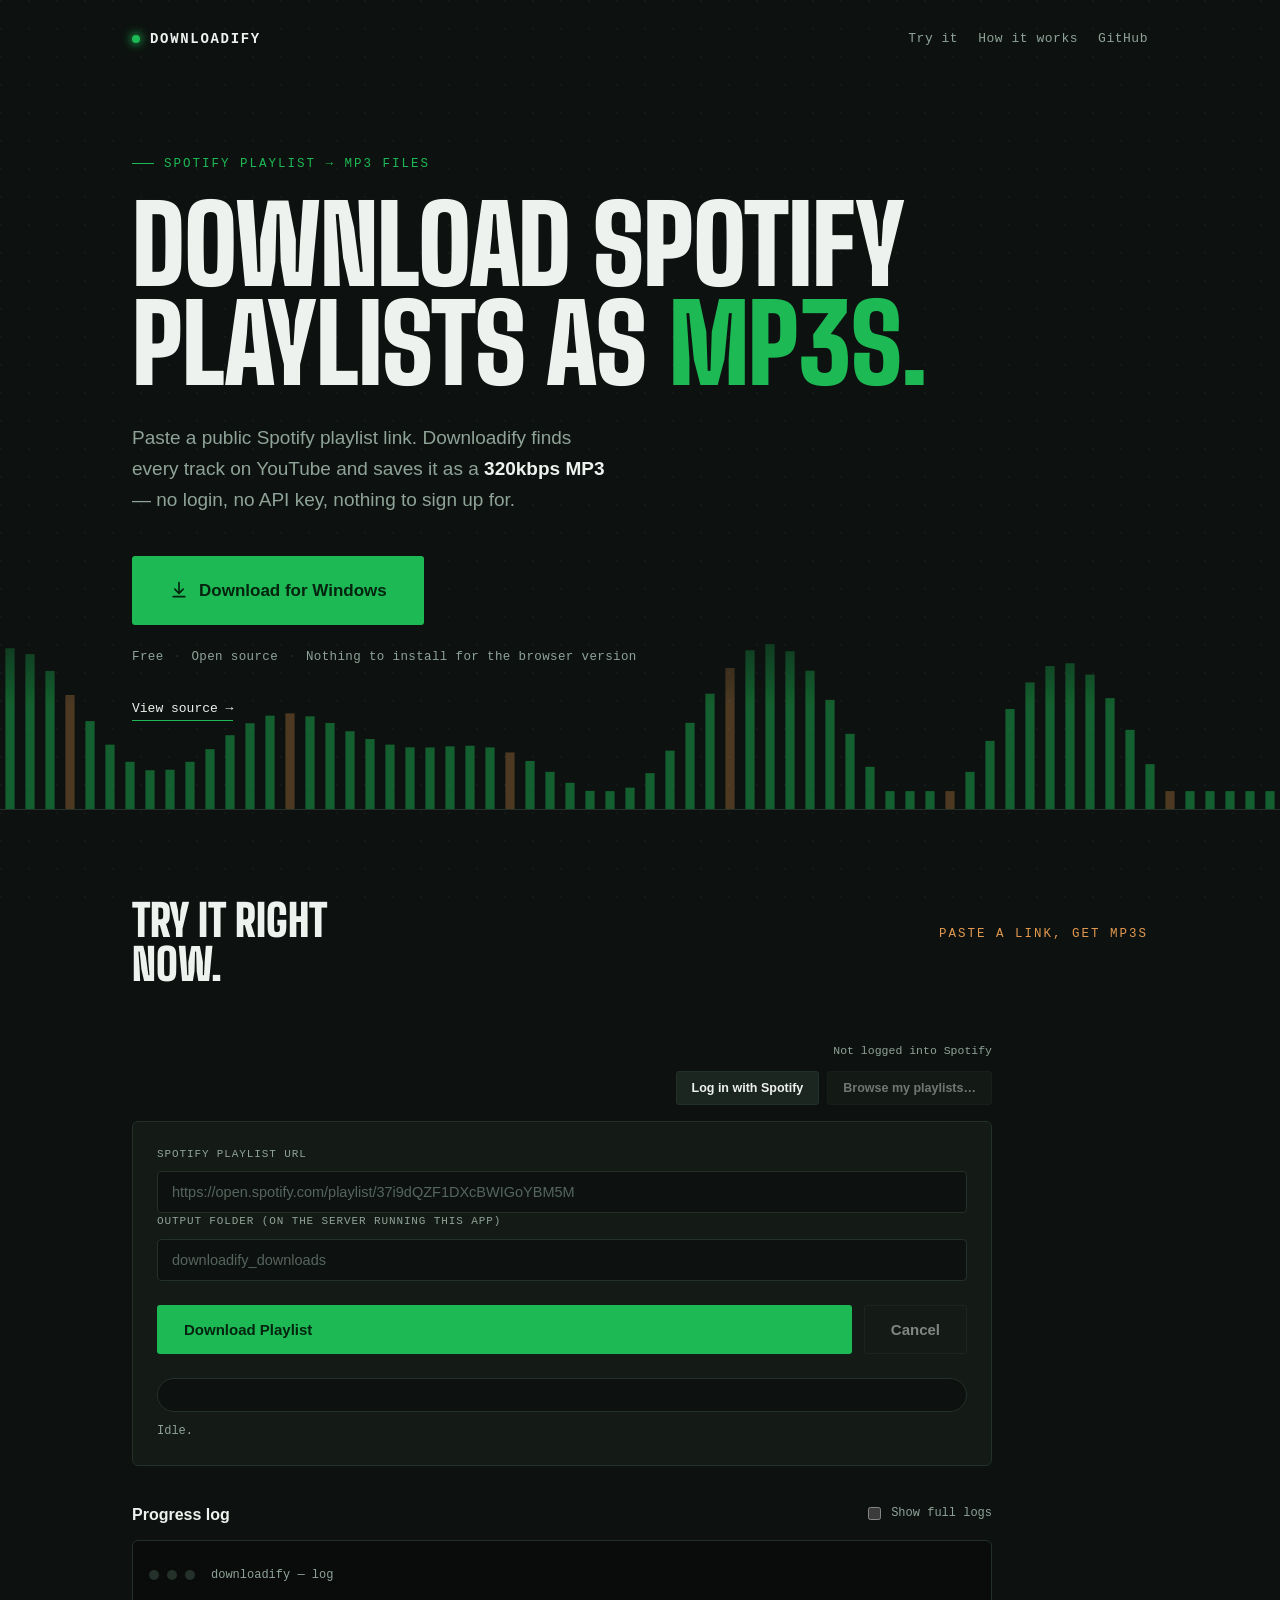
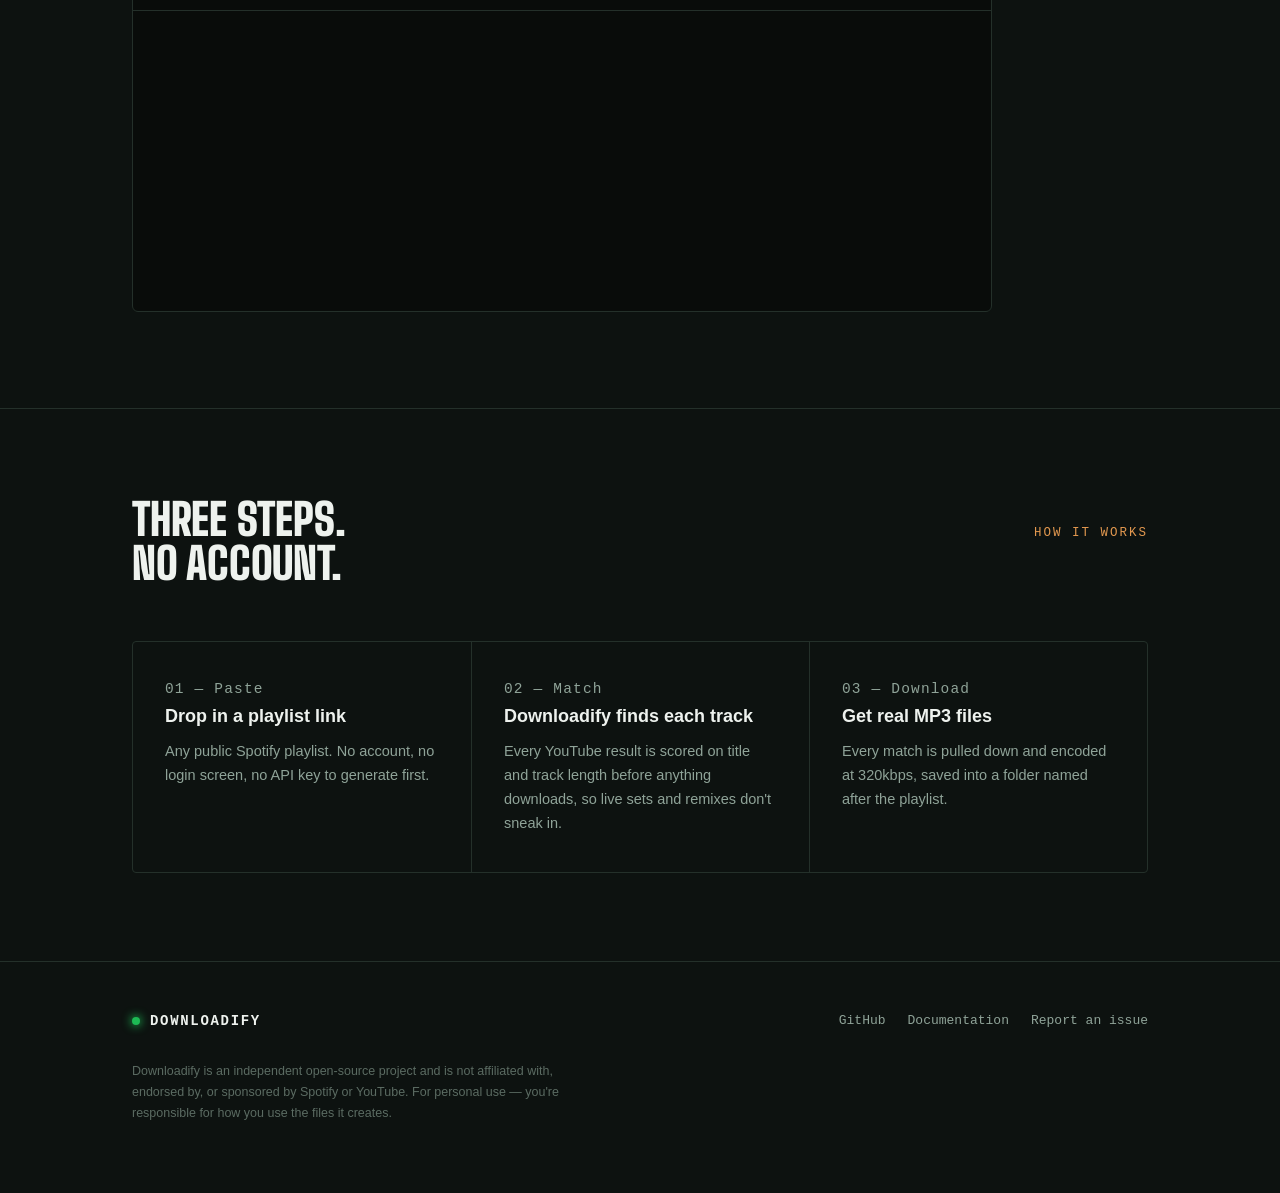
==== commit 6e8f5966: "Fix <em> styling not applying to h2 headings The signal-green, non-italic <em> treatment was scoped " ====
--- a/downloadify/web/static/index.html
+++ b/downloadify/web/static/index.html
@@ -216,7 +216,8 @@
     max-width: 15ch;
   }
 
-  h1 em {
+  h1 em,
+  h2 em {
     font-style: normal;
     color: var(--signal);
   }
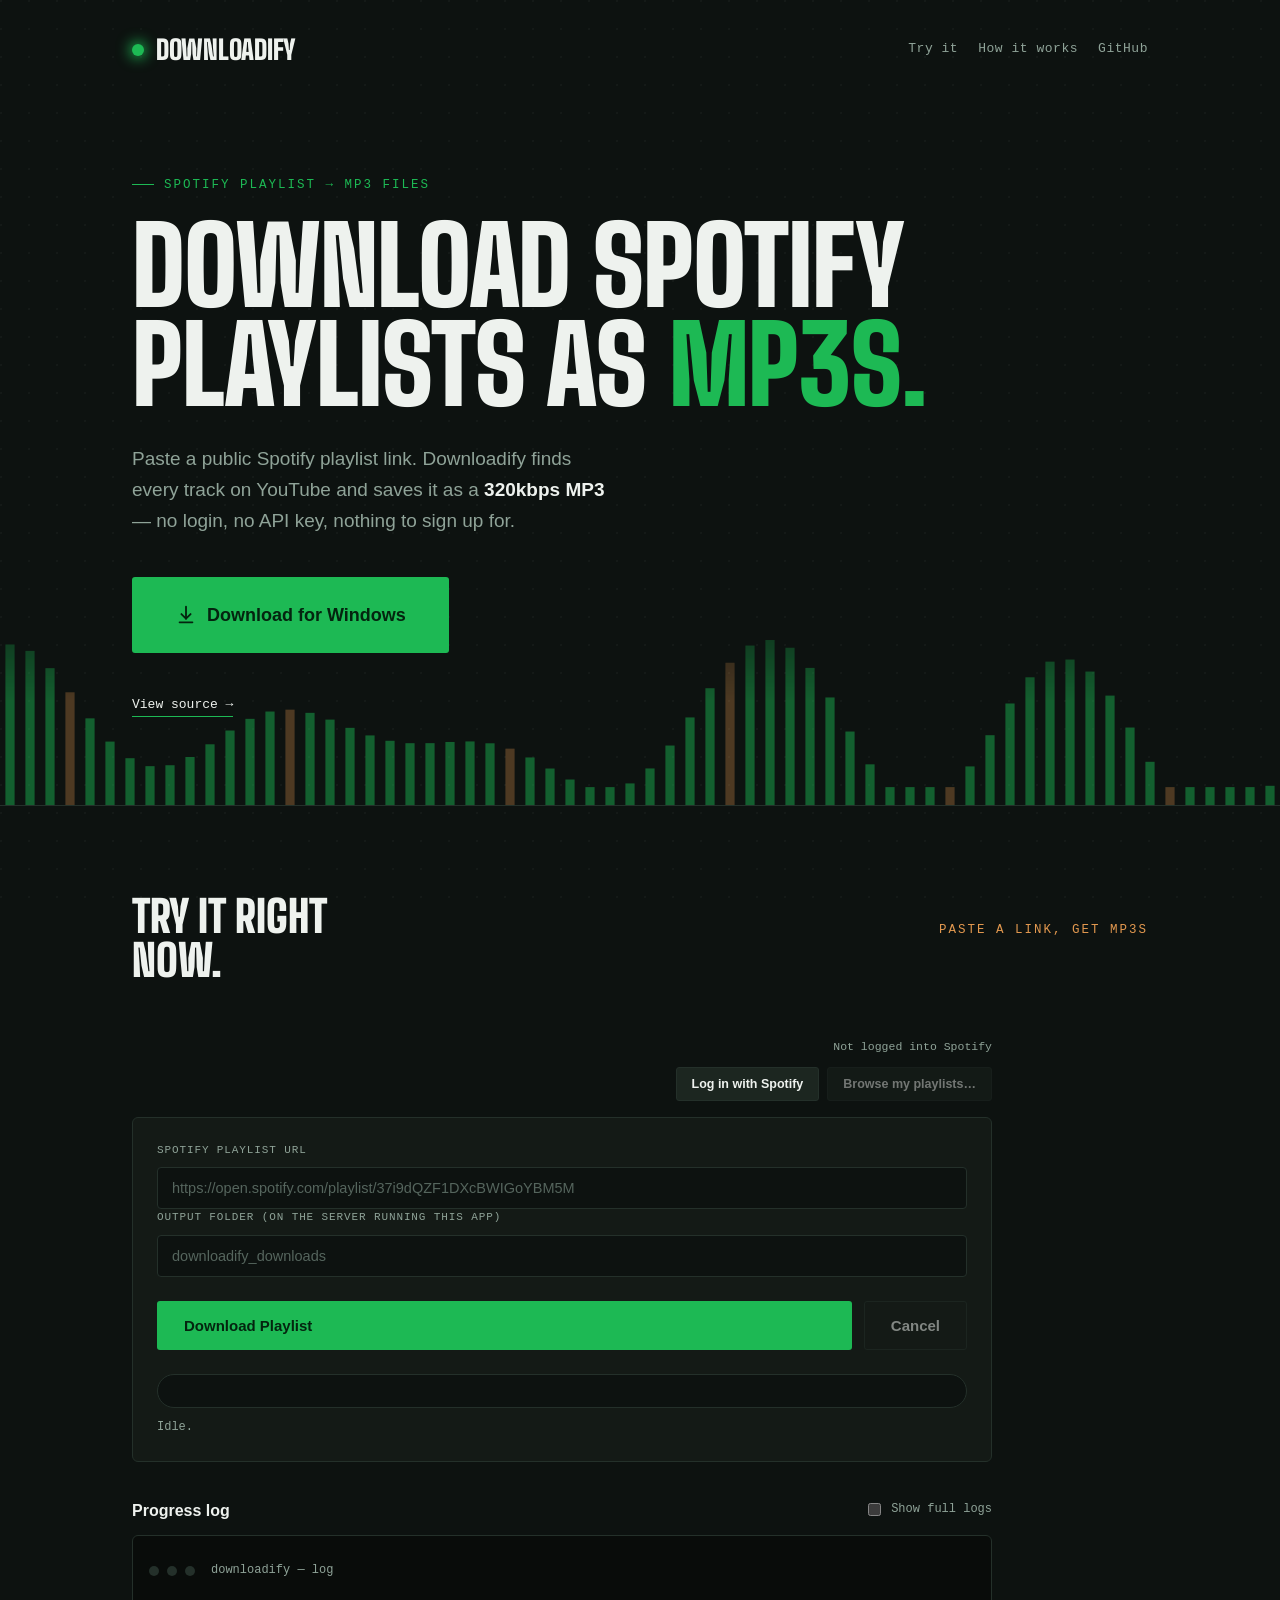
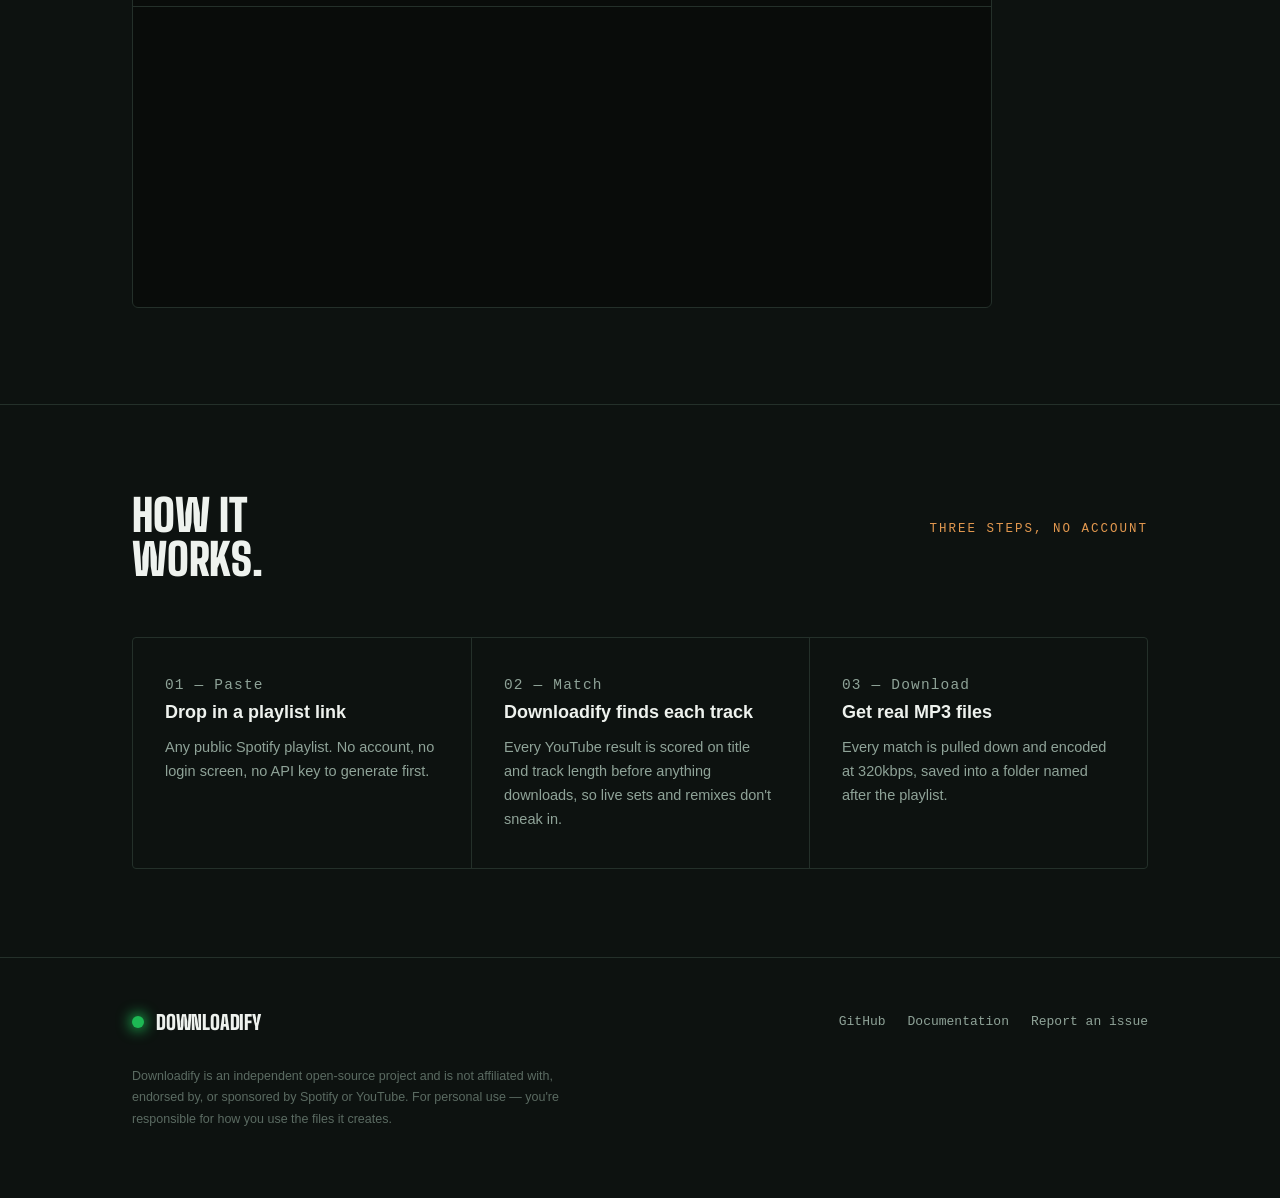
==== commit 4ee99883: "Give Downloadify a real icon, put its own brand front and center, and fix the desktop title font Rep" ====
--- a/downloadify/web/static/index.html
+++ b/downloadify/web/static/index.html
@@ -103,24 +103,29 @@
   }
 
   .wordmark {
-    font-family: var(--font-mono);
-    font-size: 14px;
-    font-weight: 700;
-    letter-spacing: 0.12em;
+    font-family: var(--font-display);
+    font-size: 27px;
+    font-weight: 900;
+    letter-spacing: -0.01em;
     text-transform: uppercase;
     text-decoration: none;
     color: var(--paper);
     display: flex;
     align-items: center;
-    gap: 10px;
+    gap: 12px;
   }
 
   .wordmark .dot {
-    width: 8px;
-    height: 8px;
+    width: 12px;
+    height: 12px;
     border-radius: 50%;
     background: var(--signal);
-    box-shadow: 0 0 10px 1px var(--signal);
+    box-shadow: 0 0 14px 2px var(--signal);
+    flex-shrink: 0;
+  }
+
+  footer .wordmark {
+    font-size: 20px;
   }
 
   .nav-links {
@@ -289,25 +294,14 @@
   }
 
   .btn-large {
-    font-size: 17px;
-    padding: 20px 36px;
+    font-size: 18px;
+    font-weight: 700;
+    padding: 23px 42px;
   }
 
   .btn-large svg {
-    width: 20px;
-    height: 20px;
-  }
-
-  .trust-line {
-    font-family: var(--font-mono);
-    font-size: 12.5px;
-    letter-spacing: 0.03em;
-    color: var(--mist);
-  }
-
-  .trust-line .sep {
-    color: var(--line);
-    margin: 0 10px;
+    width: 22px;
+    height: 22px;
   }
 
   /* ---------- alt path (web app callout) ---------- */
@@ -871,7 +865,6 @@
         Download for Windows
       </a>
     </div>
-    <p class="trust-line">Free<span class="sep">·</span>Open source<span class="sep">·</span>Nothing to install for the browser version</p>
     <a class="alt-path-link" href="https://github.com/LStanbrook/downloadify" target="_blank" rel="noopener" style="display: inline-block; margin-top: 20px;">View source →</a>
   </div>
 </header>
@@ -953,8 +946,8 @@
 <section id="how">
   <div class="wrap">
     <div class="section-head">
-      <h2>Three steps.<br />No account.</h2>
-      <p class="section-kicker">How it works</p>
+      <h2>How it<br />works.</h2>
+      <p class="section-kicker">Three steps, no account</p>
     </div>
     <div class="steps">
       <div class="step">
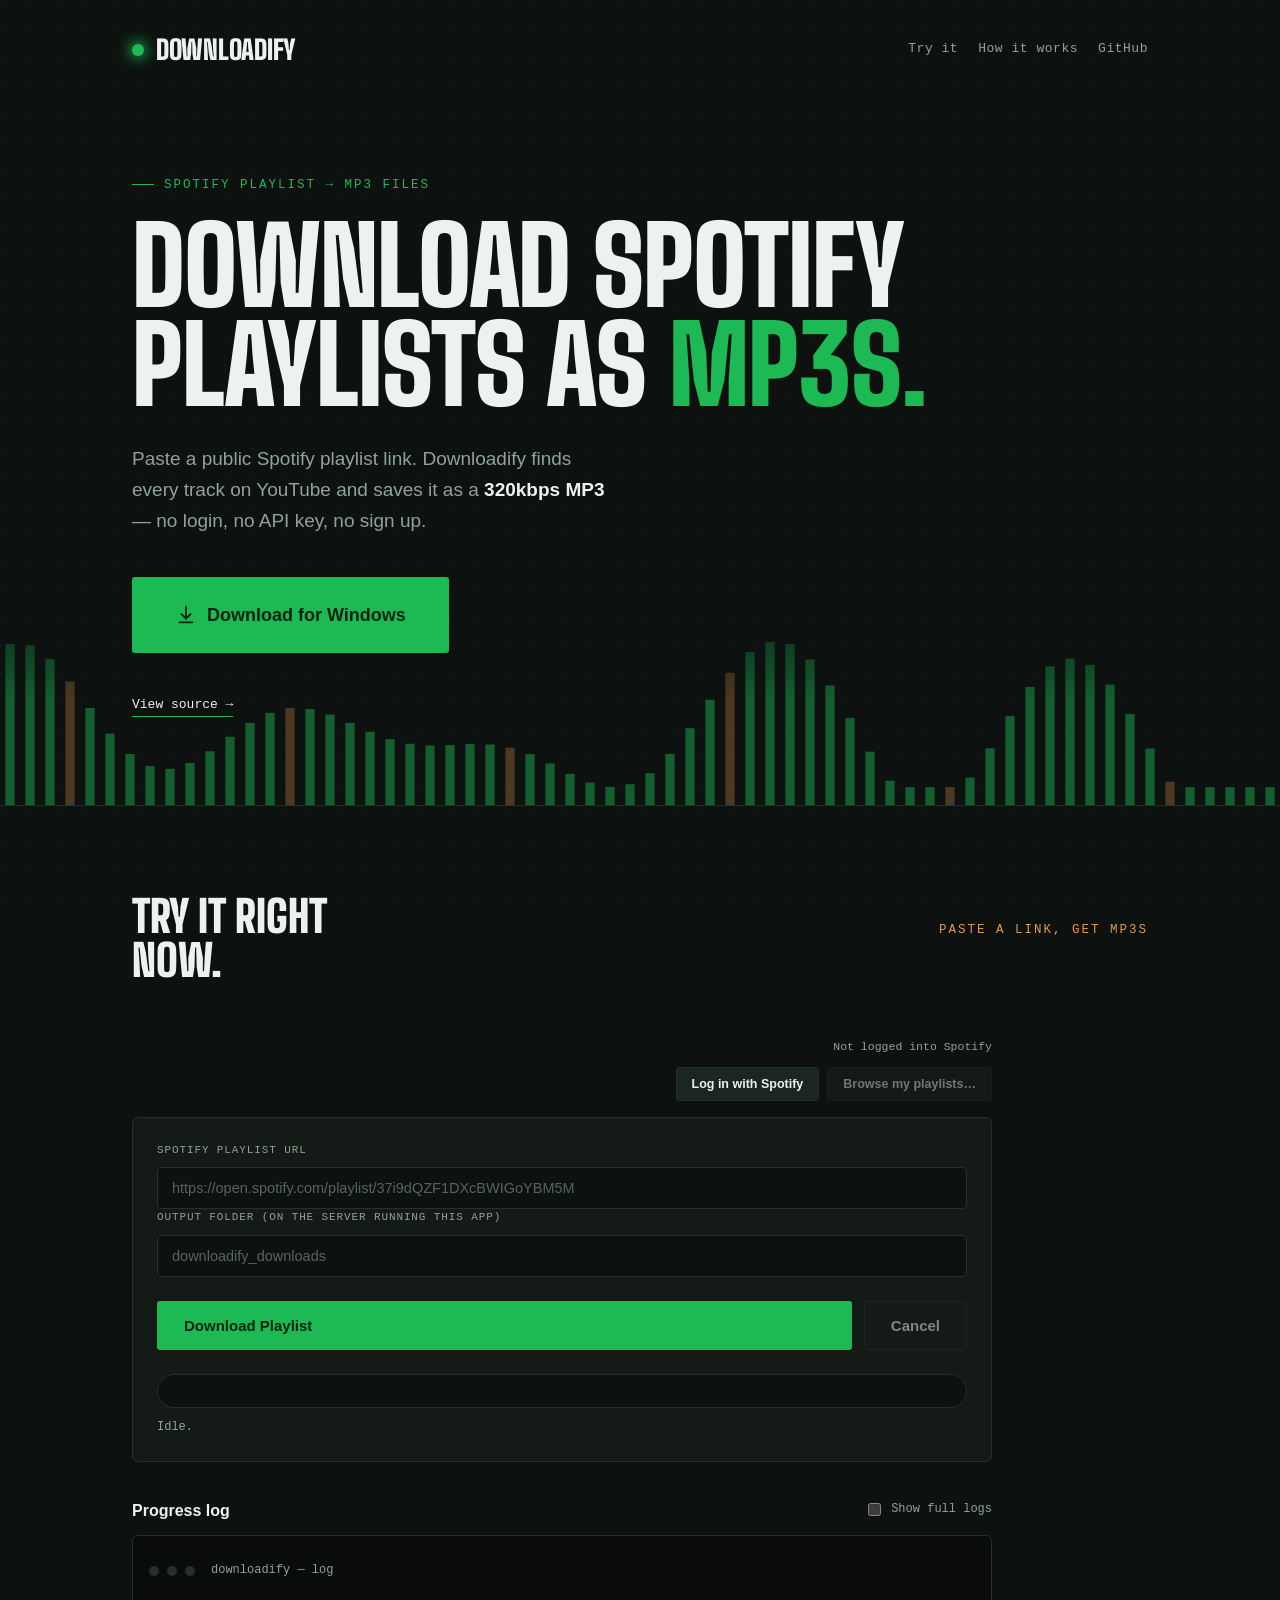
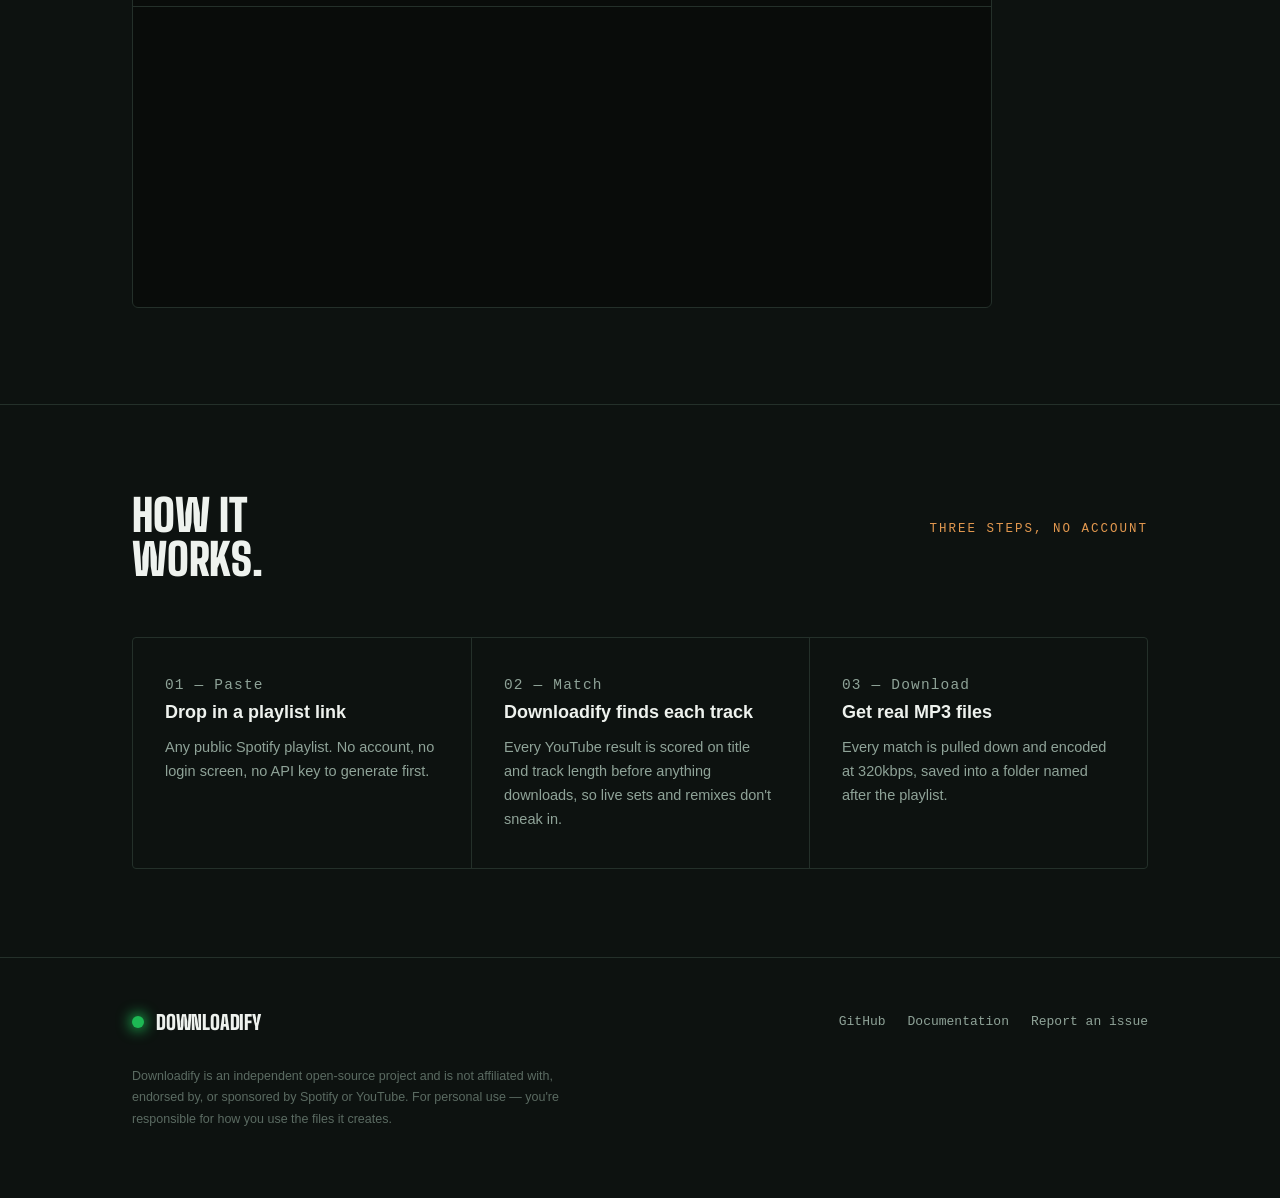
==== commit 39a553af: "Make the hero equalizer respond to the cursor, and drop the #top URL artifact Bars now bulge toward " ====
--- a/downloadify/web/static/index.html
+++ b/downloadify/web/static/index.html
@@ -4,7 +4,7 @@
 <meta charset="UTF-8" />
 <meta name="viewport" content="width=device-width, initial-scale=1.0" />
 <title>Downloadify — turn a Spotify playlist into real MP3 files</title>
-<meta name="description" content="Paste a public Spotify playlist link. Downloadify finds every track on YouTube and saves it as a 320kbps MP3 — no login, no API key, nothing to sign up for." />
+<meta name="description" content="Paste a public Spotify playlist link. Downloadify finds every track on YouTube and saves it as a 320kbps MP3 — no login, no API key, no sign up." />
 <link rel="icon" href="/favicon.ico" />
 
 <style>
@@ -857,7 +857,7 @@
     <p class="lede">
       Paste a public Spotify playlist link. Downloadify finds every track on
       YouTube and saves it as a <strong>320kbps MP3</strong> — no login, no
-      API key, nothing to sign up for.
+      API key, no sign up.
     </p>
     <div class="cta-row">
       <a class="btn btn-primary btn-large" href="https://github.com/LStanbrook/downloadify/releases/latest/download/Downloadify.exe" id="download-cta">
@@ -995,6 +995,13 @@
     var barCount = 64;
     var t = 0;
 
+    // Bars bulge toward the cursor -- mouseX is in canvas pixel space,
+    // intensity eases toward 1 while hovering and back to 0 on mouseleave
+    // so the effect fades in/out instead of snapping.
+    var mouseX = 0;
+    var targetIntensity = 0;
+    var intensity = 0;
+
     function resize() {
       var rect = canvas.getBoundingClientRect();
       canvas.width = rect.width * dpr;
@@ -1007,6 +1014,7 @@
       ctx.clearRect(0, 0, w, h);
       var gap = w / barCount;
       var barW = gap * 0.46;
+      var sigma = w * 0.07;
 
       for (var i = 0; i < barCount; i++) {
         var phase = i * 0.36;
@@ -1015,11 +1023,17 @@
           0.22 * Math.sin(t * 0.9 + phase) +
           0.18 * Math.sin(t * 1.7 + phase * 1.3) +
           0.1 * Math.sin(t * 0.4 + phase * 0.5);
+
+        var barCenterX = i * gap + gap / 2;
+        var dx = barCenterX - mouseX;
+        var boost = intensity * Math.exp(-(dx * dx) / (2 * sigma * sigma));
+        base += boost * 0.6;
         base = Math.max(0.08, Math.min(1, base));
+
         var barH = base * h * 0.86;
         var isTape = i % 11 === 3;
         ctx.fillStyle = isTape ? "#e2984f" : "#1db954";
-        ctx.globalAlpha = isTape ? 0.55 : 0.85;
+        ctx.globalAlpha = Math.min(1, (isTape ? 0.55 : 0.85) + boost * 0.15);
         var x = i * gap + (gap - barW) / 2;
         ctx.fillRect(x, h - barH, barW, barH);
       }
@@ -1027,14 +1041,29 @@
 
     function frame() {
       t += 0.016;
+      intensity += (targetIntensity - intensity) * 0.08;
       draw();
-      if (!reduceMotion) requestAnimationFrame(frame);
+      requestAnimationFrame(frame);
     }
 
     window.addEventListener("resize", function () {
       resize();
       draw();
     });
+
+    if (!reduceMotion) {
+      var heroEl = canvas.closest(".hero");
+      if (heroEl) {
+        heroEl.addEventListener("mousemove", function (e) {
+          var rect = canvas.getBoundingClientRect();
+          mouseX = (e.clientX - rect.left) * dpr;
+          targetIntensity = 1;
+        });
+        heroEl.addEventListener("mouseleave", function () {
+          targetIntensity = 0;
+        });
+      }
+    }
 
     resize();
     if (reduceMotion) {
@@ -1043,6 +1072,19 @@
       requestAnimationFrame(frame);
     }
   })();
+
+  // Scroll to top on logo click instead of a native "#top" anchor jump, so
+  // it doesn't leave a stray #top in the URL on a page with nowhere else to
+  // navigate to.
+  (function () {
+    var reduceMotion = window.matchMedia("(prefers-reduced-motion: reduce)").matches;
+    document.querySelectorAll(".wordmark").forEach(function (el) {
+      el.addEventListener("click", function (e) {
+        e.preventDefault();
+        window.scrollTo({ top: 0, behavior: reduceMotion ? "auto" : "smooth" });
+      });
+    });
+  })();
 </script>
 <script src="app.js"></script>
 </body>
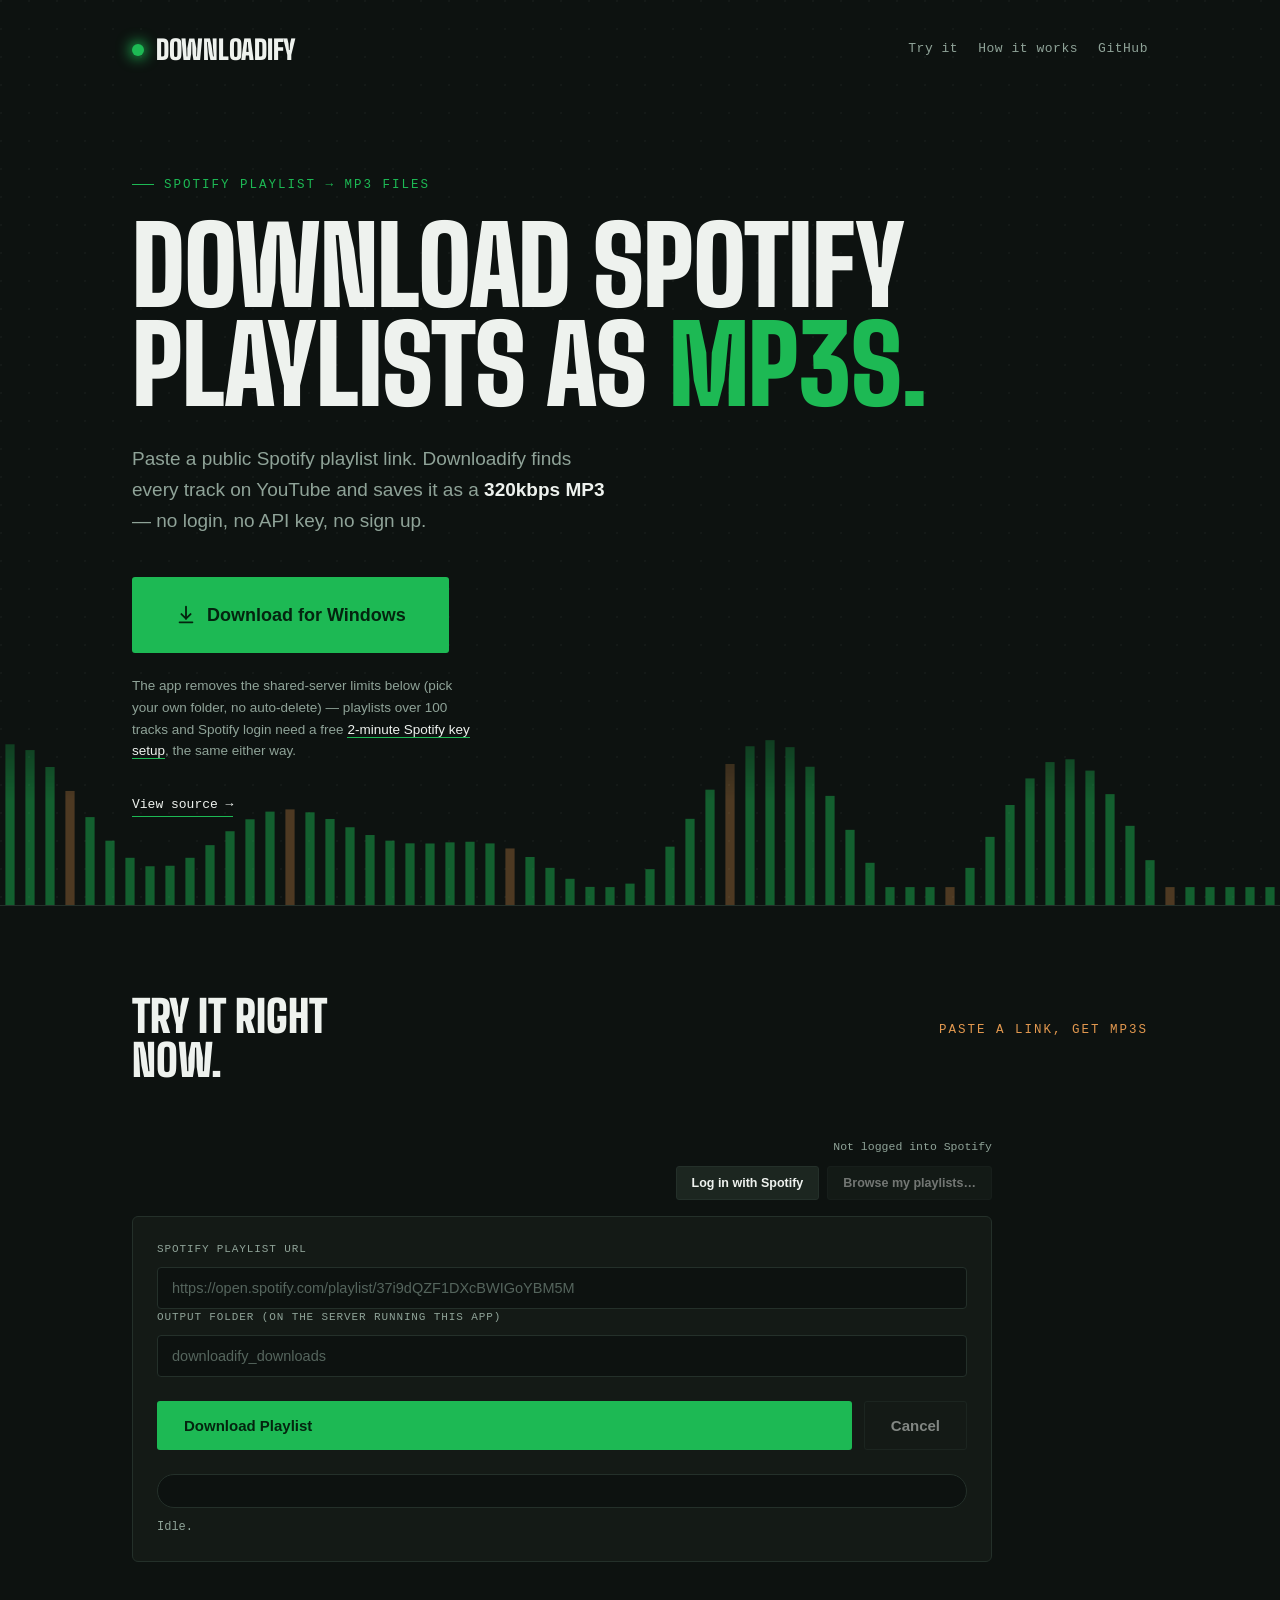
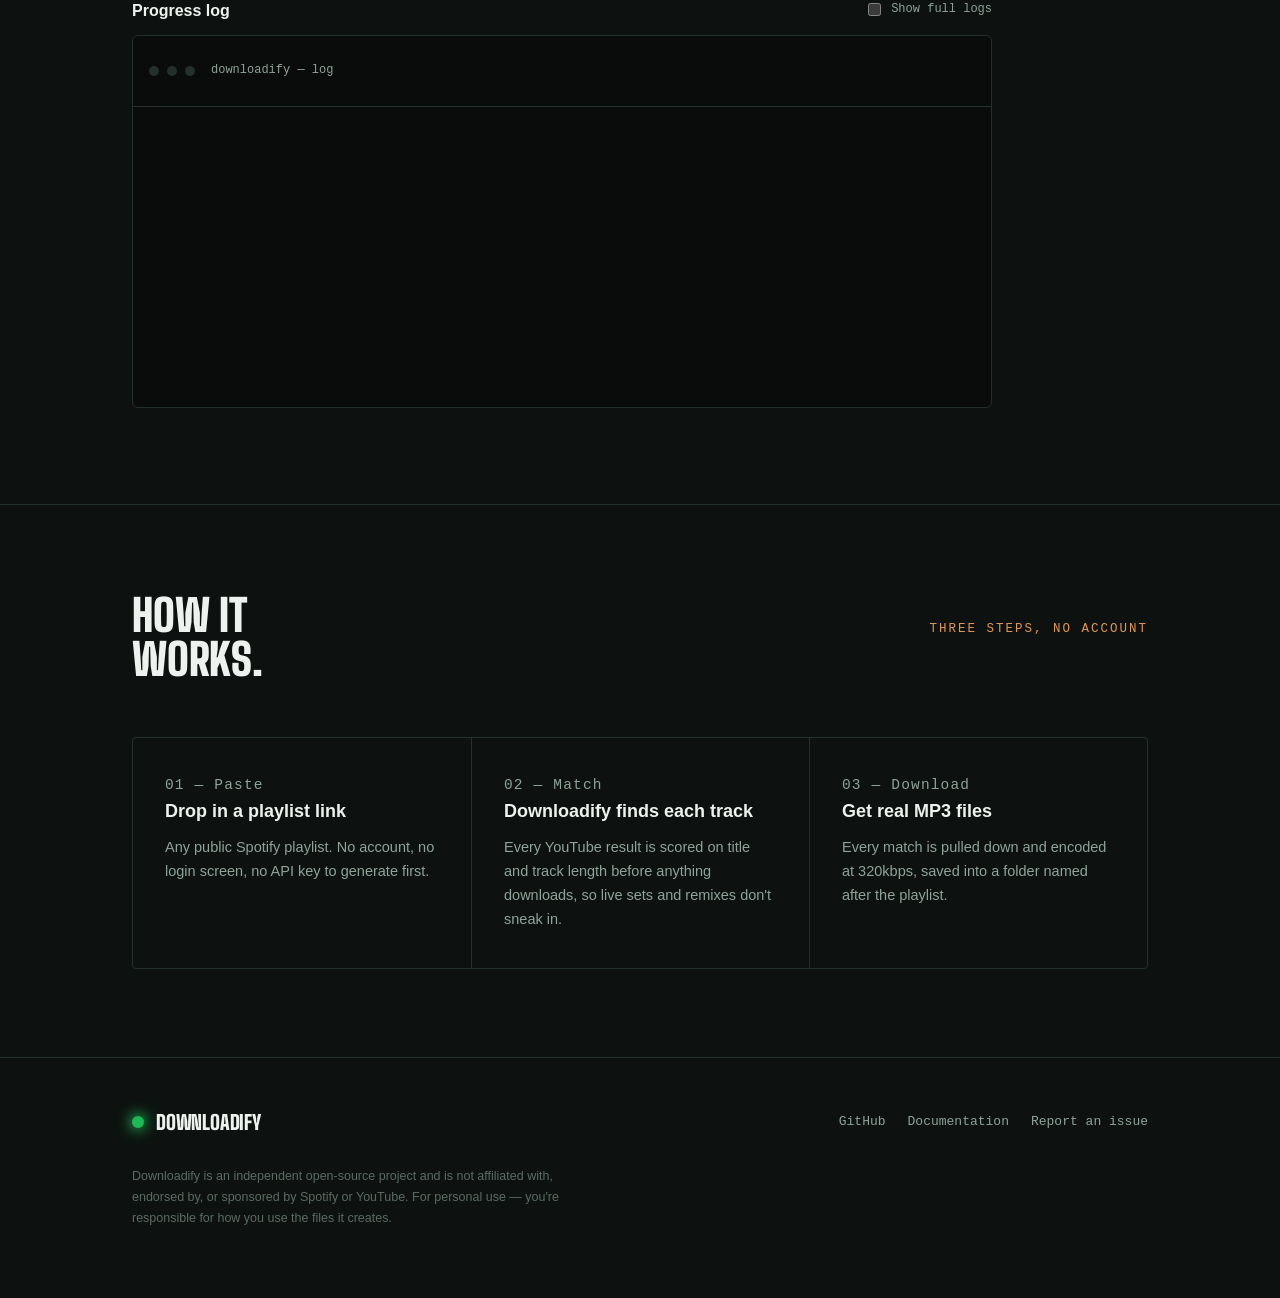
==== commit 64e7d3c3: "Clarify on the website what "full functionality" actually requires The hero implied downloading the " ====
--- a/downloadify/web/static/index.html
+++ b/downloadify/web/static/index.html
@@ -246,6 +246,24 @@
     align-items: center;
     gap: 16px;
     margin-bottom: 22px;
+  }
+
+  .setup-note {
+    font-size: 13.5px;
+    line-height: 1.6;
+    color: var(--mist);
+    max-width: 46ch;
+  }
+
+  .setup-note a {
+    color: var(--paper);
+    text-decoration: none;
+    border-bottom: 1px solid var(--signal);
+  }
+
+  .setup-note a:hover,
+  .setup-note a:focus-visible {
+    color: var(--signal);
   }
 
   .btn {
@@ -865,6 +883,11 @@
         Download for Windows
       </a>
     </div>
+    <p class="setup-note">
+      The app removes the shared-server limits below (pick your own folder, no auto-delete) — playlists over 100 tracks and Spotify login need a free
+      <a href="https://github.com/LStanbrook/downloadify#getting-full-playlists-over-100-tracks-optional" target="_blank" rel="noopener">2-minute Spotify key setup</a>,
+      the same either way.
+    </p>
     <a class="alt-path-link" href="https://github.com/LStanbrook/downloadify" target="_blank" rel="noopener" style="display: inline-block; margin-top: 20px;">View source →</a>
   </div>
 </header>
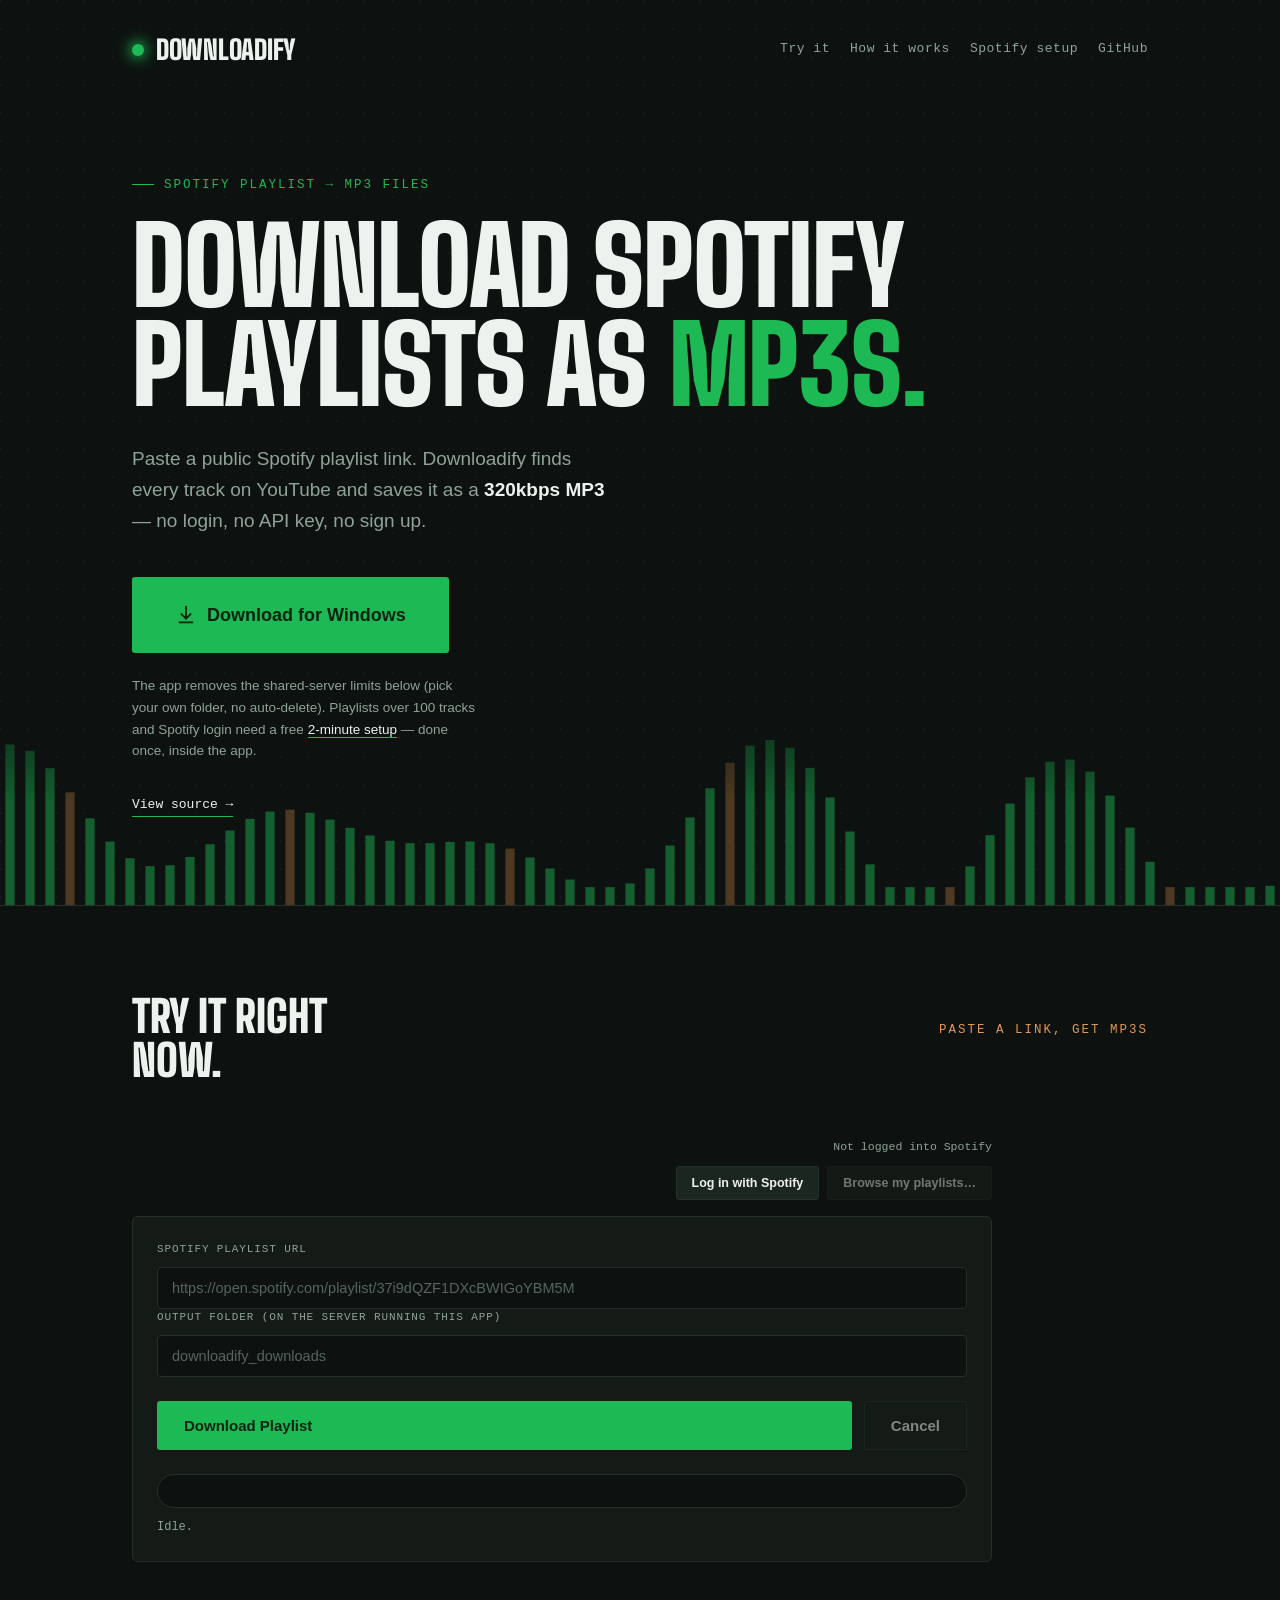
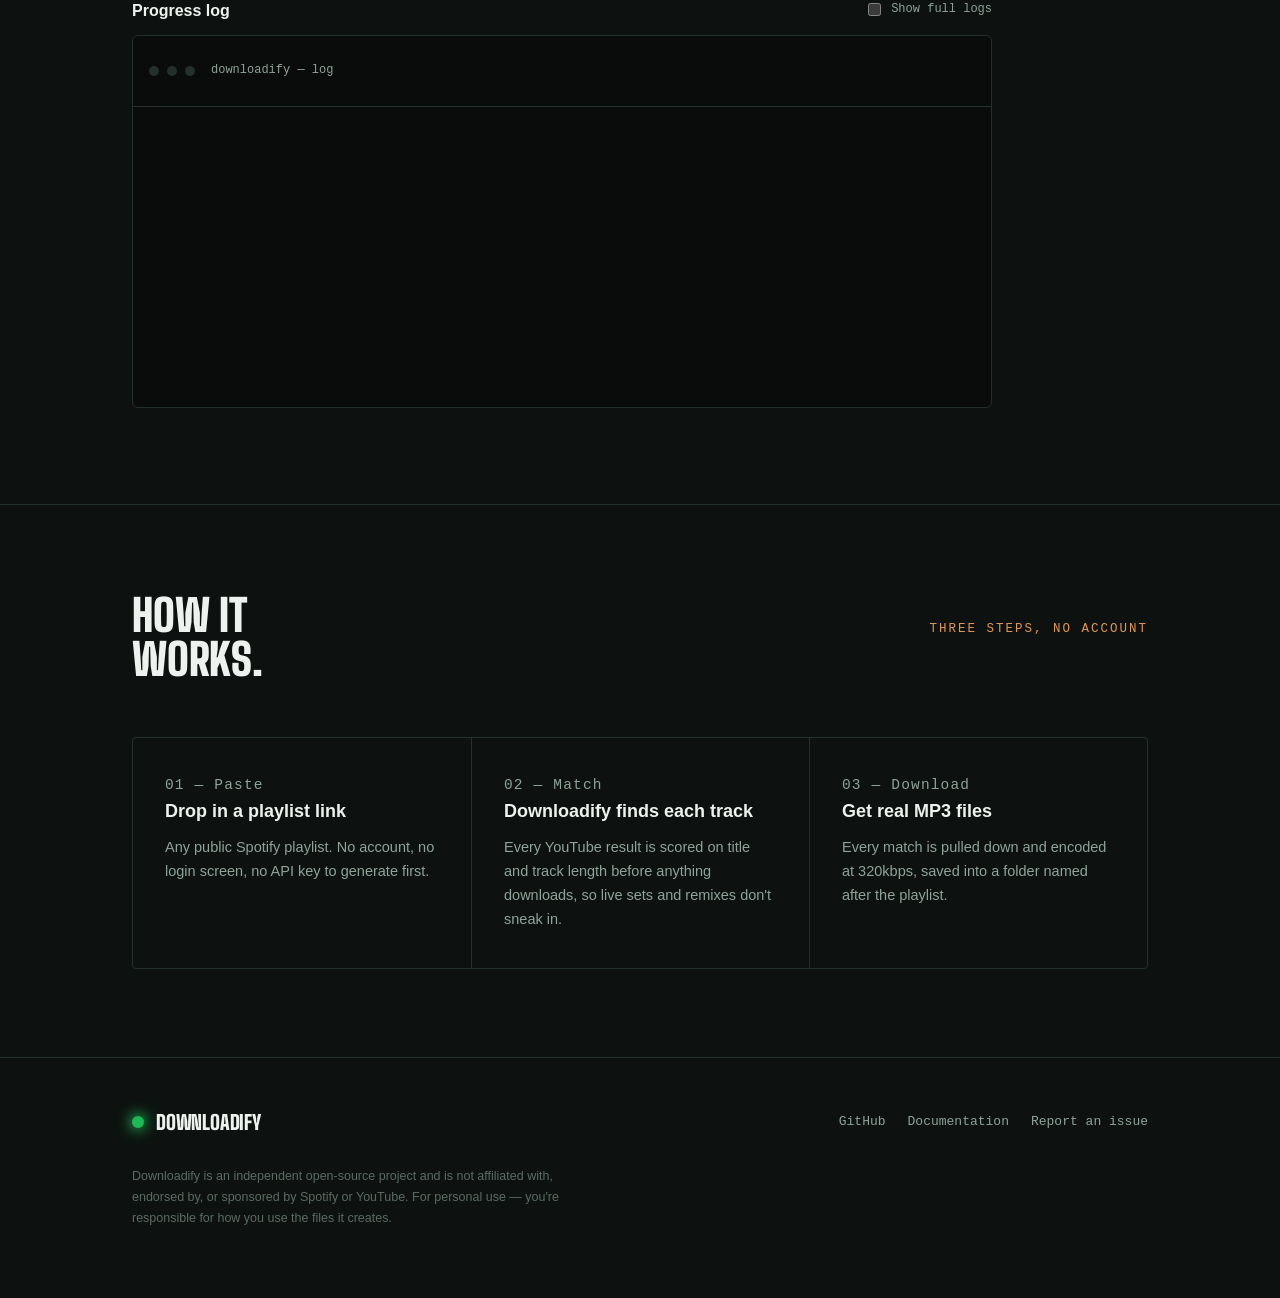
==== commit c36b557b: "Add in-app "Set up Spotify" key entry and a step-by-step setup page The packaged exe no longer requi" ====
--- a/downloadify/web/static/index.html
+++ b/downloadify/web/static/index.html
@@ -862,6 +862,7 @@
     <div class="nav-links">
       <a href="#download">Try it</a>
       <a href="#how">How it works</a>
+      <a href="/setup.html">Spotify setup</a>
       <a href="https://github.com/LStanbrook/downloadify" target="_blank" rel="noopener">GitHub</a>
     </div>
   </div>
@@ -884,9 +885,8 @@
       </a>
     </div>
     <p class="setup-note">
-      The app removes the shared-server limits below (pick your own folder, no auto-delete) — playlists over 100 tracks and Spotify login need a free
-      <a href="https://github.com/LStanbrook/downloadify#getting-full-playlists-over-100-tracks-optional" target="_blank" rel="noopener">2-minute Spotify key setup</a>,
-      the same either way.
+      The app removes the shared-server limits below (pick your own folder, no auto-delete). Playlists over 100 tracks and Spotify login need a free
+      <a href="/setup.html">2-minute setup</a> — done once, inside the app.
     </p>
     <a class="alt-path-link" href="https://github.com/LStanbrook/downloadify" target="_blank" rel="noopener" style="display: inline-block; margin-top: 20px;">View source →</a>
   </div>
